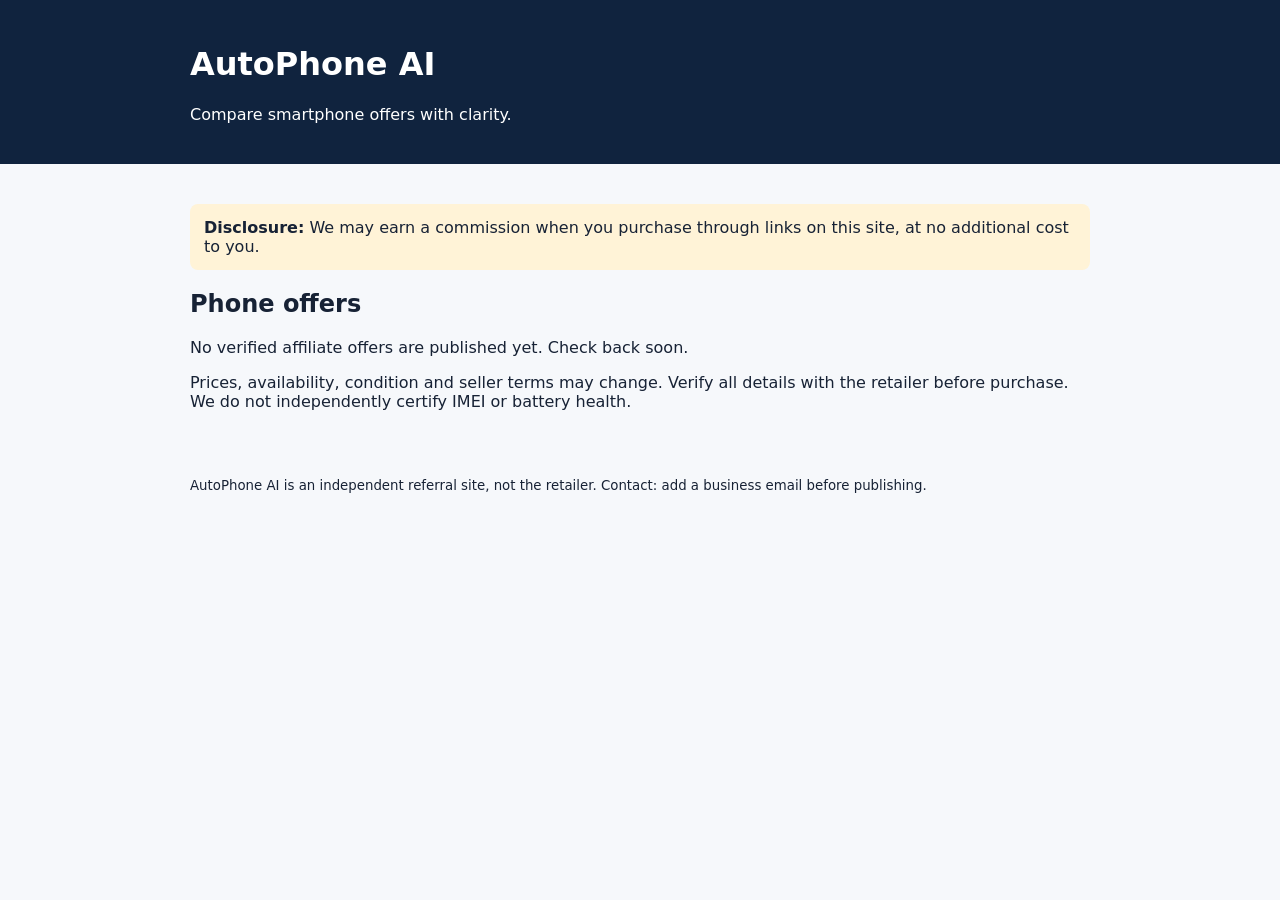
==== index.html @ 84c4feb4 "Add files via upload" ====
<!doctype html><html lang="en"><meta charset="utf-8"><meta name="viewport" content="width=device-width,initial-scale=1"><title>AutoPhone AI | Phone Deals</title><style>body{font:16px system-ui;margin:0;background:#f6f8fb;color:#172235}header,main,footer{max-width:900px;margin:auto;padding:24px}header{background:#10233e;color:white;max-width:none}header>div{max-width:900px;margin:auto}article{background:white;border:1px solid #dde4ee;padding:22px;border-radius:14px;margin:16px 0}a{color:#0868bd}.notice{background:#fff3d7;padding:14px;border-radius:8px}</style><header><div><h1>AutoPhone AI</h1><p>Compare smartphone offers with clarity.</p></div></header><main><p class="notice"><strong>Disclosure:</strong> We may earn a commission when you purchase through links on this site, at no additional cost to you.</p><h2>Phone offers</h2><p>No verified affiliate offers are published yet. Check back soon.</p><p>Prices, availability, condition and seller terms may change. Verify all details with the retailer before purchase. We do not independently certify IMEI or battery health.</p></main><footer><small>AutoPhone AI is an independent referral site, not the retailer. Contact: add a business email before publishing.</small></footer></html>
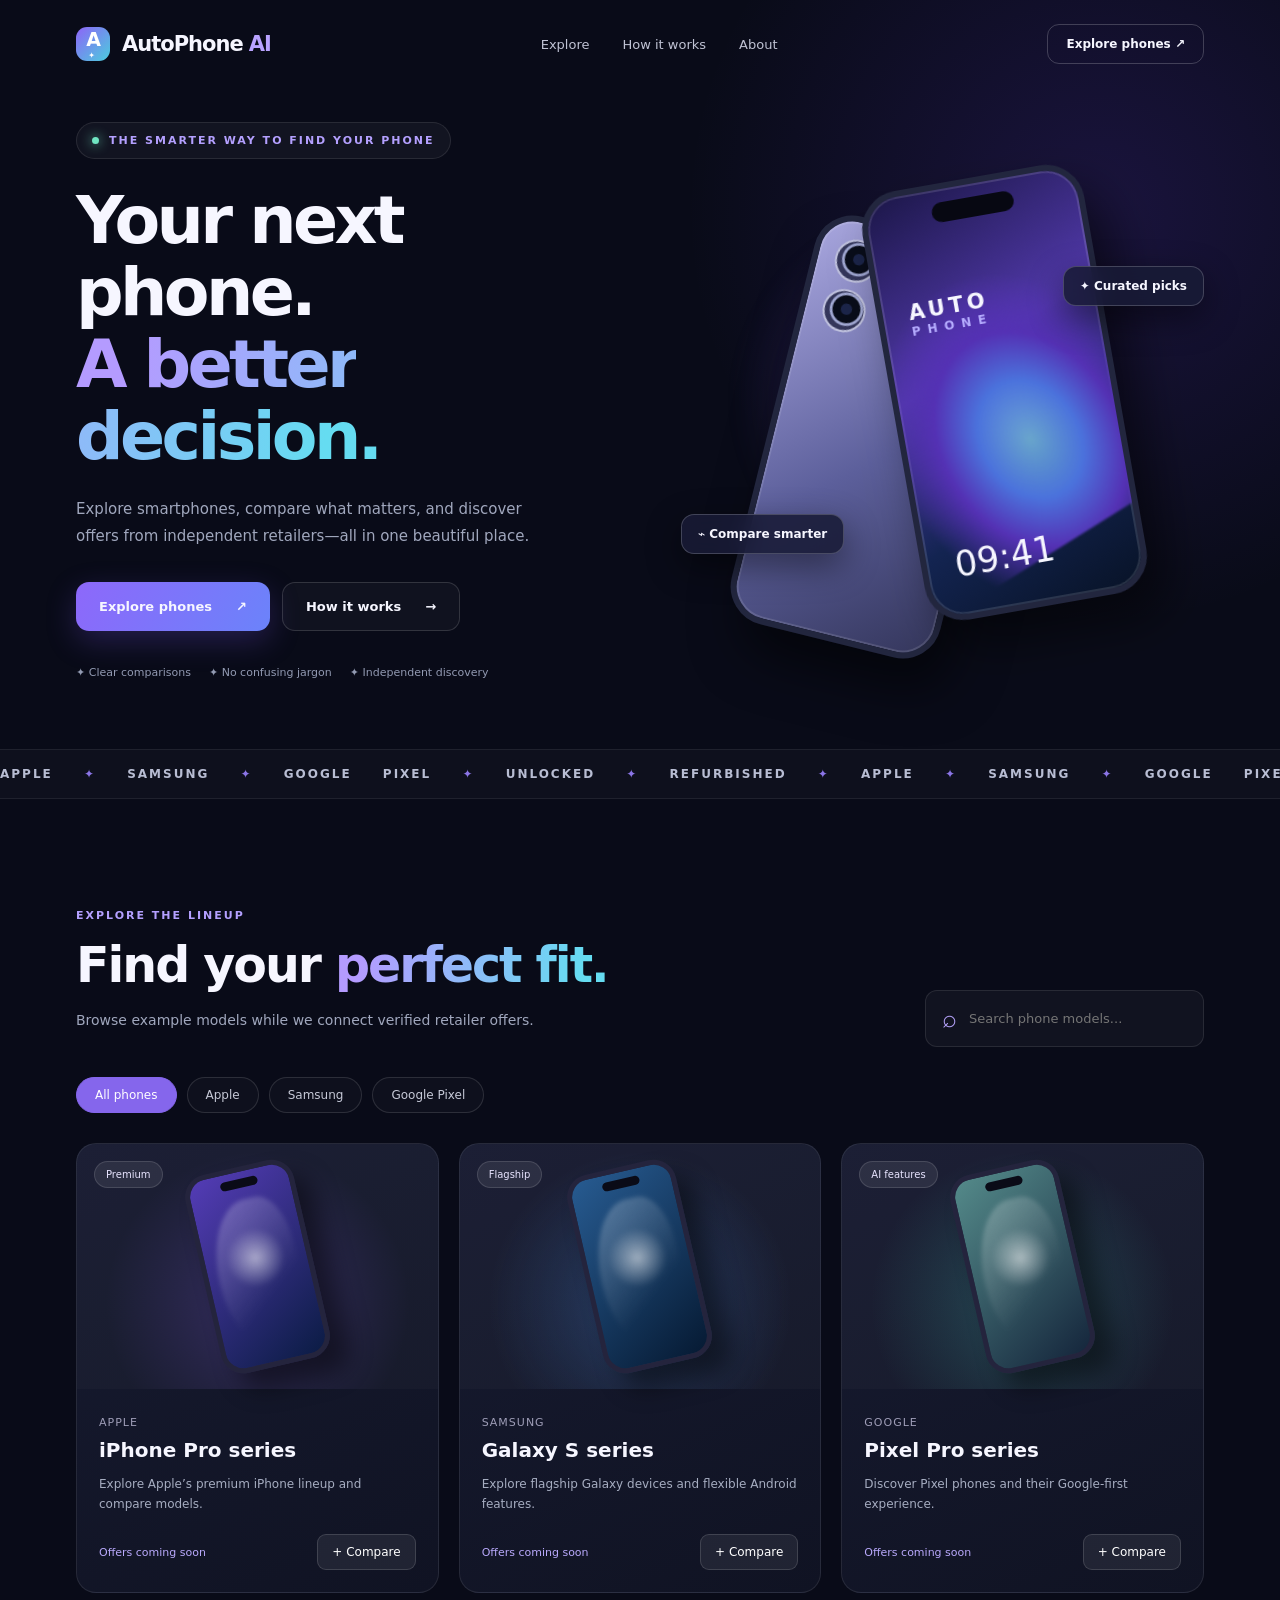
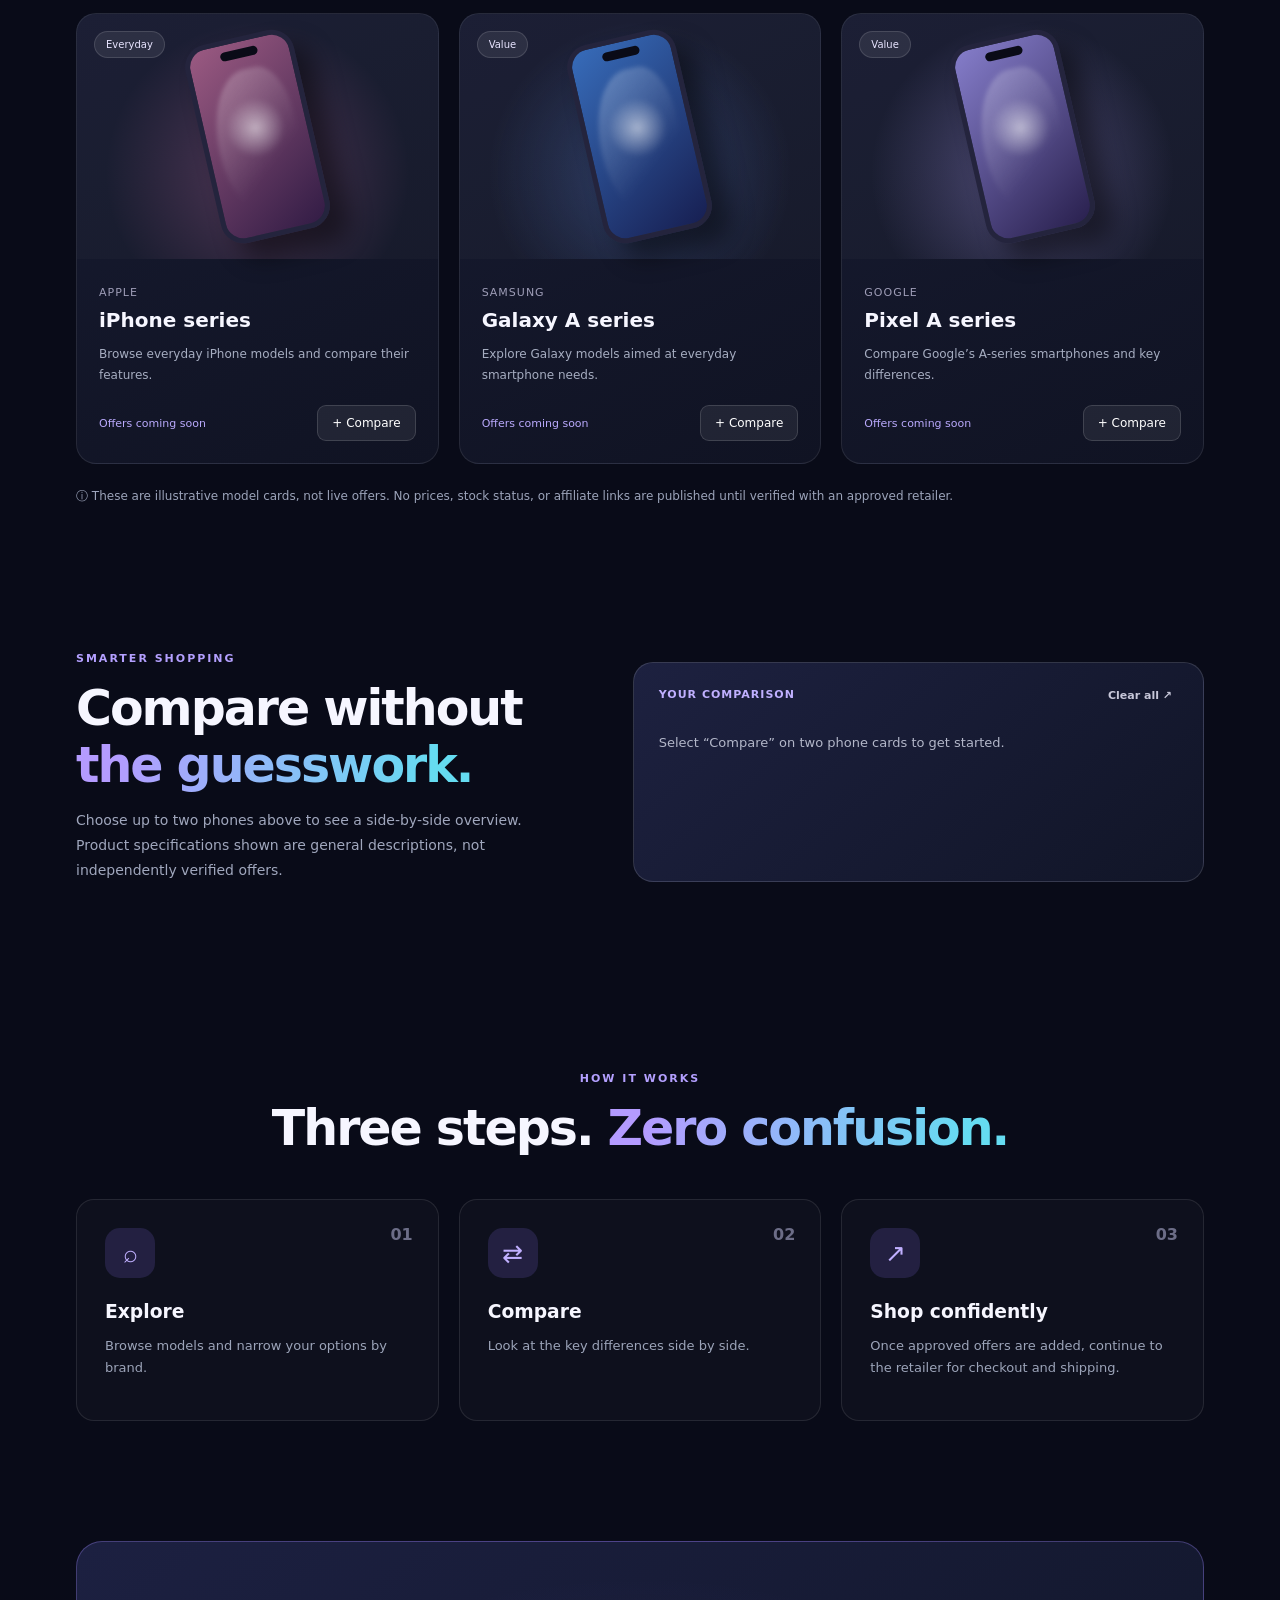
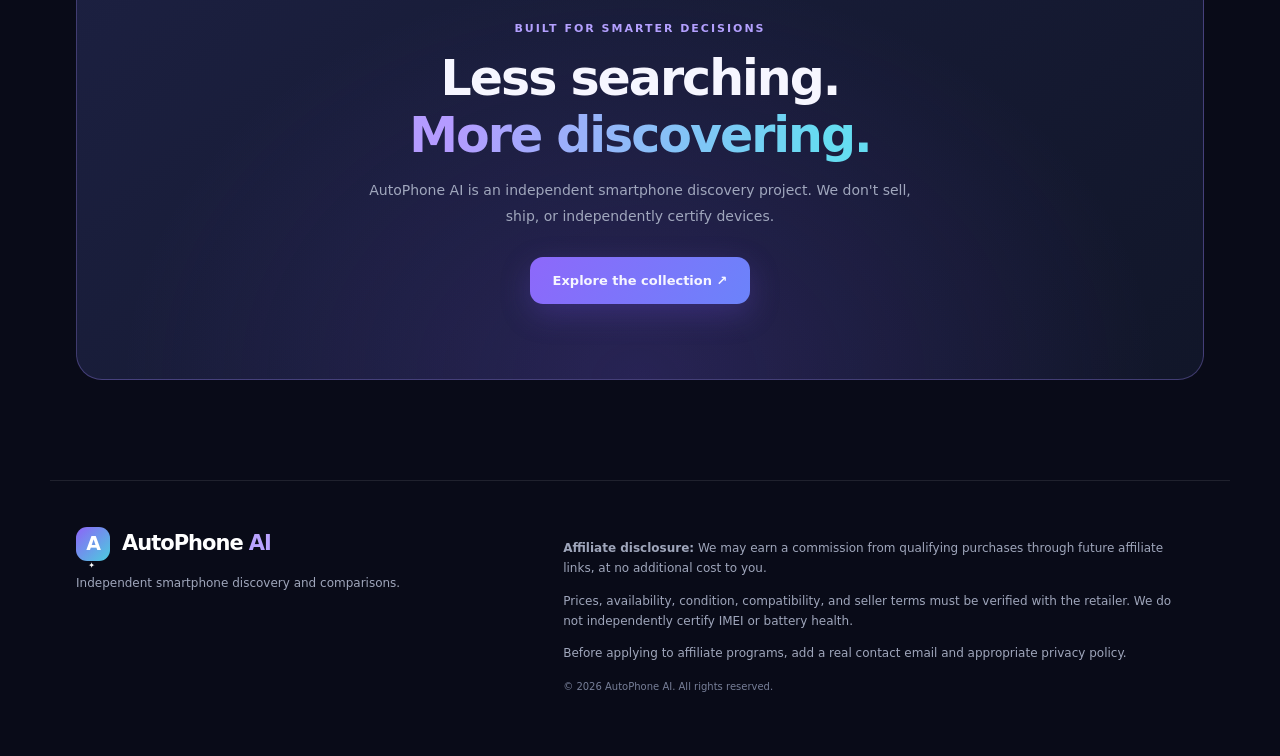
==== commit 4f96bb6a: "Add files via upload" ====
--- a/index.html
+++ b/index.html
@@ -1 +1 @@
-<!doctype html><html lang="en"><meta charset="utf-8"><meta name="viewport" content="width=device-width,initial-scale=1"><title>AutoPhone AI | Phone Deals</title><style>body{font:16px system-ui;margin:0;background:#f6f8fb;color:#172235}header,main,footer{max-width:900px;margin:auto;padding:24px}header{background:#10233e;color:white;max-width:none}header>div{max-width:900px;margin:auto}article{background:white;border:1px solid #dde4ee;padding:22px;border-radius:14px;margin:16px 0}a{color:#0868bd}.notice{background:#fff3d7;padding:14px;border-radius:8px}</style><header><div><h1>AutoPhone AI</h1><p>Compare smartphone offers with clarity.</p></div></header><main><p class="notice"><strong>Disclosure:</strong> We may earn a commission when you purchase through links on this site, at no additional cost to you.</p><h2>Phone offers</h2><p>No verified affiliate offers are published yet. Check back soon.</p><p>Prices, availability, condition and seller terms may change. Verify all details with the retailer before purchase. We do not independently certify IMEI or battery health.</p></main><footer><small>AutoPhone AI is an independent referral site, not the retailer. Contact: add a business email before publishing.</small></footer></html>+<!doctype html><html lang="en"><head><meta charset="utf-8"><meta name="viewport" content="width=device-width,initial-scale=1"><meta name="theme-color" content="#090b18"><meta name="description" content="AutoPhone AI — discover and compare smartphones with clarity."><title>AutoPhone AI — Find your next phone</title><link rel="stylesheet" href="style.css"></head><body><div class="ambient"></div><header class="nav wrap"><a class="brand" href="#home"><span class="brandmark">A<span>✦</span></span> AutoPhone<span class="accent">AI</span></a><nav><a href="#discover">Explore</a><a href="#how">How it works</a><a href="#about">About</a></nav><a class="navcta" href="#discover">Explore phones ↗</a></header><main id="home"><section class="hero wrap"><div class="hero-copy"><span class="eyebrow"><span class="pulse"></span> THE SMARTER WAY TO FIND YOUR PHONE</span><h1>Your next phone.<br><span class="gradient-text">A better decision.</span></h1><p>Explore smartphones, compare what matters, and discover offers from independent retailers—all in one beautiful place.</p><div class="hero-actions"><a class="btn primary" href="#discover">Explore phones <span>↗</span></a><a class="btn ghost" href="#how">How it works <span>→</span></a></div><div class="hero-points"><span>✦ Clear comparisons</span><span>✦ No confusing jargon</span><span>✦ Independent discovery</span></div></div><div class="hero-art" aria-label="Decorative smartphone illustrations"><div class="halo"></div><div class="phone phone-back"><div class="cameras"><i></i><i></i><i></i></div></div><div class="phone phone-front"><div class="island"></div><div class="screen-orb"></div><div class="screen-label">AUTO<span>PHONE</span></div><div class="screen-time">09:41</div></div><div class="float-chip chip-one">✦ Curated picks</div><div class="float-chip chip-two">⌁ Compare smarter</div></div></section><section class="ticker" aria-label="Supported comparison categories"><div class="ticker-track">APPLE <b>✦</b> SAMSUNG <b>✦</b> GOOGLE PIXEL <b>✦</b> UNLOCKED <b>✦</b> REFURBISHED <b>✦</b> APPLE <b>✦</b> SAMSUNG <b>✦</b> GOOGLE PIXEL <b>✦</b> UNLOCKED <b>✦</b> REFURBISHED <b>✦</b></div></section><section class="discover wrap" id="discover"><div class="section-top"><div><span class="kicker">EXPLORE THE LINEUP</span><h2>Find your <span class="gradient-text">perfect fit.</span></h2><p>Browse example models while we connect verified retailer offers.</p></div><div class="search"><span>⌕</span><input id="search" aria-label="Search phone models" placeholder="Search phone models..."></div></div><div class="filters" role="group" aria-label="Filter brands"><button class="filter active" data-brand="All">All phones</button><button class="filter" data-brand="Apple">Apple</button><button class="filter" data-brand="Samsung">Samsung</button><button class="filter" data-brand="Google">Google Pixel</button></div><div id="cards" class="cards" aria-live="polite"></div><div class="note">ⓘ These are illustrative model cards, not live offers. No prices, stock status, or affiliate links are published until verified with an approved retailer.</div></section><section class="compare wrap" id="compare"><div><span class="kicker">SMARTER SHOPPING</span><h2>Compare without<br><span class="gradient-text">the guesswork.</span></h2><p>Choose up to two phones above to see a side-by-side overview. Product specifications shown are general descriptions, not independently verified offers.</p></div><div class="compare-panel"><div class="compare-head"><span>YOUR COMPARISON</span><button id="clearCompare">Clear all ↗</button></div><div id="comparison" class="compare-content">Select “Compare” on two phone cards to get started.</div></div></section><section class="how wrap" id="how"><div class="center"><span class="kicker">HOW IT WORKS</span><h2>Three steps. <span class="gradient-text">Zero confusion.</span></h2></div><div class="steps"><article><span>01</span><div class="stepicon">⌕</div><h3>Explore</h3><p>Browse models and narrow your options by brand.</p></article><article><span>02</span><div class="stepicon">⇄</div><h3>Compare</h3><p>Look at the key differences side by side.</p></article><article><span>03</span><div class="stepicon">↗</div><h3>Shop confidently</h3><p>Once approved offers are added, continue to the retailer for checkout and shipping.</p></article></div></section><section class="cta wrap" id="about"><div class="cta-inner"><span class="kicker">BUILT FOR SMARTER DECISIONS</span><h2>Less searching.<br><span class="gradient-text">More discovering.</span></h2><p>AutoPhone AI is an independent smartphone discovery project. We don't sell, ship, or independently certify devices.</p><a class="btn primary" href="#discover">Explore the collection ↗</a></div></section></main><footer class="wrap"><div><a class="brand" href="#home"><span class="brandmark">A<span>✦</span></span> AutoPhone<span class="accent">AI</span></a><p>Independent smartphone discovery and comparisons.</p></div><div class="footer-right"><p><strong>Affiliate disclosure:</strong> We may earn a commission from qualifying purchases through future affiliate links, at no additional cost to you.</p><p>Prices, availability, condition, compatibility, and seller terms must be verified with the retailer. We do not independently certify IMEI or battery health.</p><p>Before applying to affiliate programs, add a real contact email and appropriate privacy policy.</p><small>© <span id="year"></span> AutoPhone AI. All rights reserved.</small></div></footer><script src="script.js" defer></script></body></html>
--- a/style.css
+++ b/style.css
@@ -0,0 +1 @@
+:root{color-scheme:dark;--bg:#090b18;--panel:#121629;--border:#ffffff19;--muted:#a0a7bd;--purple:#9d76ff;--cyan:#61e0ed}*{box-sizing:border-box}html{scroll-behavior:smooth}body{margin:0;background:var(--bg);color:#f6f6ff;font-family:Inter,ui-sans-serif,system-ui,-apple-system,Segoe UI,sans-serif;overflow-x:hidden}a{color:inherit;text-decoration:none}button,input{font:inherit}.wrap{max-width:1180px;padding:0 26px;margin:auto}.ambient{position:absolute;z-index:-1;top:-240px;right:-270px;width:900px;height:900px;background:radial-gradient(circle,#6c3df42b,transparent 65%);pointer-events:none}.nav{height:88px;display:flex;align-items:center;justify-content:space-between;gap:20px}.brand{font-weight:800;font-size:21px;letter-spacing:-1px;display:inline-flex;align-items:center;gap:6px}.brandmark{display:inline-grid;place-items:center;background:linear-gradient(135deg,#8d64f8,#4bcddd);height:34px;width:34px;border-radius:11px;color:white;font-size:19px;margin-right:6px}.brandmark span{font-size:8px;margin-left:-4px}.accent{color:#b9a3ff}.nav nav{display:flex;gap:33px;font-size:13px;color:#c0c3d4}.nav nav a:hover{color:white}.navcta{padding:12px 18px;border:1px solid #ffffff33;border-radius:12px;font-size:12px;font-weight:700}.hero{min-height:595px;display:grid;grid-template-columns:1fr 1fr;align-items:center;gap:15px;padding-top:34px;padding-bottom:70px}.eyebrow,.kicker{font-size:11px;letter-spacing:2px;font-weight:800;color:#b4a0ff}.eyebrow{display:inline-flex;align-items:center;gap:10px;background:#ffffff0a;border:1px solid #ffffff18;border-radius:40px;padding:11px 15px}.pulse{height:7px;width:7px;border-radius:50%;background:#70e5c2;box-shadow:0 0 12px #70e5c2}.hero h1{font-size:clamp(44px,5.2vw,73px);line-height:1.08;letter-spacing:-3.6px;margin:26px 0 23px}.gradient-text{background:linear-gradient(100deg,#b49bff 10%,#65dcf1 90%);color:transparent;background-clip:text}.hero-copy>p{max-width:470px;line-height:1.8;color:var(--muted);font-size:15px}.hero-actions{display:flex;gap:12px;margin-top:32px}.btn{display:inline-flex;align-items:center;gap:24px;padding:16px 23px;border-radius:13px;font-size:13px;font-weight:800;transition:transform .2s,box-shadow .2s}.btn:hover{transform:translateY(-3px)}.primary{background:linear-gradient(120deg,#8d68fa,#6b83fa);box-shadow:0 10px 30px #7855ed40}.ghost{border:1px solid #ffffff24;background:#ffffff08}.hero-points{display:flex;gap:18px;flex-wrap:wrap;margin-top:35px;font-size:11px;color:#929ab2}.hero-art{height:480px;position:relative;display:grid;place-items:center;perspective:1000px}.halo{position:absolute;width:390px;height:390px;border-radius:50%;background:radial-gradient(circle,#7c59e86b,#5138a219 55%,transparent 70%);filter:blur(7px);animation:breathe 5s ease-in-out infinite}.phone{position:absolute;border-radius:39px;border:6px solid #22263e;box-shadow:18px 28px 50px #0008,inset 0 0 0 2px #ffffff20;transform-style:preserve-3d}.phone-front{width:225px;height:435px;left:44%;top:3%;transform:rotate(-10deg);background:linear-gradient(155deg,#1c1749,#5139aa 40%,#132451 70%,#081327);overflow:hidden;animation:floatFront 6s ease-in-out infinite}.phone-back{width:215px;height:420px;left:22%;top:14%;transform:rotate(14deg);background:linear-gradient(140deg,#a9a7df,#5c5f9b 55%,#34365b);animation:floatBack 6s ease-in-out infinite}.cameras{display:grid;grid-template-columns:repeat(2,44px);gap:8px;padding:17px}.cameras i{width:43px;height:43px;border-radius:50%;background:radial-gradient(circle at 55% 45%,#1b2449 0 17%,#080c19 20% 44%,#a2a9d4 48% 53%,#34365b 57%);border:2px solid #c1c3df}.island{position:absolute;width:83px;height:20px;top:13px;left:calc(50% - 41px);background:#070812;border-radius:20px;z-index:2}.screen-orb{position:absolute;inset:65px -50px 50px;background:radial-gradient(ellipse at 50% 65%,#8ae2fcaa 0%,#4b72dc 22%,#5431b4 40%,transparent 62%);filter:blur(1px);transform:rotate(-22deg)}.screen-label{position:absolute;top:105px;left:26px;font-size:21px;letter-spacing:4px;font-weight:900}.screen-label span{display:block;color:#b6adff;font-size:12px;letter-spacing:7px}.screen-time{position:absolute;bottom:30px;left:28px;font-size:35px;font-weight:200}.float-chip{position:absolute;background:#181b36df;border:1px solid #ffffff30;border-radius:13px;padding:12px 16px;box-shadow:0 12px 35px #0007;font-size:12px;font-weight:700;backdrop-filter:blur(12px);animation:breathe 4s infinite}.chip-one{right:0;top:22%}.chip-two{left:6%;bottom:18%;animation-delay:1s}.ticker{overflow:hidden;border-block:1px solid #ffffff12;background:#ffffff05;padding:17px 0}.ticker-track{white-space:nowrap;width:max-content;animation:marquee 28s linear infinite;color:#b8bdd3;font-size:12px;font-weight:900;letter-spacing:2px;word-spacing:25px}.ticker b{color:#8b75e7}.discover{padding-top:105px;padding-bottom:90px}.section-top{display:flex;align-items:end;justify-content:space-between;gap:20px}.section-top h2,.compare h2,.how h2,.cta h2{font-size:clamp(32px,4vw,49px);letter-spacing:-2px;margin:14px 0}.section-top p,.compare p,.cta p{color:var(--muted);font-size:14px;line-height:1.8}.search{display:flex;align-items:center;gap:10px;padding:13px 16px;border:1px solid var(--border);border-radius:12px;background:#ffffff09}.search span{font-size:25px;color:#b5a2fa}.search input{background:transparent;color:white;border:0;outline:0;min-width:220px;font-size:13px}.filters{display:flex;flex-wrap:wrap;gap:10px;margin:30px 0}.filter{border:1px solid #ffffff20;color:#c6c9d7;background:#ffffff06;border-radius:30px;padding:10px 18px;cursor:pointer;font-size:12px}.filter.active,.filter:hover{background:#8566ec;color:white;border-color:#8566ec}.cards{display:grid;grid-template-columns:repeat(3,1fr);gap:20px}.product{border:1px solid #ffffff17;border-radius:20px;background:linear-gradient(155deg,#171b31,#101323);overflow:hidden;transition:transform .25s,border-color .25s}.product:hover{transform:translateY(-7px);border-color:#9b80fa77}.product-visual{height:245px;position:relative;display:grid;place-items:center;background:radial-gradient(circle at 50% 65%,var(--glow),transparent 63%),#ffffff05}.tag{position:absolute;top:17px;left:17px;font-size:10px;padding:7px 11px;background:#ffffff14;border:1px solid #ffffff20;border-radius:20px;color:#e8e4ff}.mini-phone{width:111px;height:203px;border-radius:23px;border:5px solid #24243d;background:linear-gradient(145deg,var(--p1),var(--p2));box-shadow:15px 19px 25px #0007;transform:rotate(-13deg);position:relative;transition:transform .35s}.product:hover .mini-phone{transform:rotate(-6deg) translateY(-8px)}.mini-phone:before{content:"";position:absolute;left:32px;top:7px;width:38px;height:9px;background:#0a0b17;border-radius:15px}.mini-phone:after{content:"";position:absolute;inset:28px 10px 16px;border-radius:60% 40% 45% 55%;background:radial-gradient(circle at 50% 40%,#ffffff88,transparent 30%),linear-gradient(140deg,#ffffff44,transparent 65%);filter:blur(2px)}.product-body{padding:22px}.product-body .brandline{color:#9e9db7;font-size:11px;letter-spacing:1px;text-transform:uppercase}.product h3{font-size:20px;margin:8px 0}.product p{color:#a6adc1;font-size:12px;line-height:1.7;min-height:40px}.product-foot{display:flex;align-items:center;justify-content:space-between;gap:12px;margin-top:20px}.status{color:#b9a9fc;font-size:11px}.compare-btn{cursor:pointer;color:white;background:#ffffff12;border:1px solid #ffffff24;border-radius:9px;padding:10px 14px;font-size:12px}.compare-btn.selected{background:#7960e0}.note{margin-top:22px;color:#9ca4ba;font-size:12px;line-height:1.7}.compare{padding:50px 26px 105px;display:grid;grid-template-columns:1fr 1.15fr;gap:60px;align-items:center}.compare-panel{border:1px solid #ffffff22;border-radius:20px;background:linear-gradient(140deg,#1d2140,#111527);min-height:220px;padding:25px}.compare-head{display:flex;justify-content:space-between;gap:10px;font-size:11px;color:#c0b0ff;font-weight:800;letter-spacing:1px}.compare-head button{background:none;border:0;color:#c7c7d9;cursor:pointer}.compare-content{margin-top:28px;color:#b3b7c9;font-size:13px;line-height:1.8}.compare-grid{display:grid;grid-template-columns:1fr 1fr;gap:12px}.compare-item{border:1px solid #ffffff19;background:#ffffff09;border-radius:13px;padding:16px}.compare-item strong{display:block;color:white;font-size:16px}.compare-item span{display:block;margin-top:9px}.how{padding:65px 26px 120px}.center{text-align:center}.steps{display:grid;grid-template-columns:repeat(3,1fr);gap:20px;margin-top:42px}.steps article{padding:28px;border:1px solid var(--border);border-radius:18px;background:#ffffff06;position:relative}.steps article>span{position:absolute;right:25px;top:25px;color:#6c6d87;font-weight:800}.stepicon{display:grid;place-items:center;width:50px;height:50px;border-radius:15px;background:#9275ff29;color:#c1b0ff;font-size:25px}.steps h3{margin:23px 0 10px}.steps p{color:#9ca4b9;font-size:13px;line-height:1.7}.cta{padding-bottom:100px}.cta-inner{border:1px solid #9c83f555;border-radius:26px;text-align:center;padding:75px 24px;background:radial-gradient(ellipse at 50% 100%,#6644c83b,transparent 65%),linear-gradient(140deg,#1c2041,#111629)}.cta-inner p{max-width:560px;margin:10px auto 28px}.cta-inner .btn{margin:auto}footer{border-top:1px solid #ffffff18;padding-top:45px!important;padding-bottom:60px!important;display:grid;grid-template-columns:1fr 1.5fr;gap:60px;color:#9fa6bb;font-size:12px;line-height:1.7}footer .brand{color:white}footer .footer-right{max-width:630px}footer small{color:#777f98}button:focus-visible,a:focus-visible,input:focus-visible{outline:2px solid #77dcea;outline-offset:3px}@keyframes floatFront{0%,100%{transform:rotate(-10deg) translateY(0)}50%{transform:rotate(-8deg) translateY(-15px)}}@keyframes floatBack{0%,100%{transform:rotate(14deg) translateY(0)}50%{transform:rotate(17deg) translateY(10px)}}@keyframes breathe{0%,100%{opacity:.8;transform:scale(1)}50%{opacity:1;transform:scale(1.07)}}@keyframes marquee{to{transform:translateX(-50%)}}@media(max-width:850px){.nav nav{display:none}.hero{grid-template-columns:1fr;padding-top:55px}.hero-art{height:440px;max-width:480px;width:100%;margin:auto}.cards{grid-template-columns:repeat(2,1fr)}.compare{grid-template-columns:1fr;gap:25px}.steps{grid-template-columns:1fr}.section-top{align-items:start;flex-direction:column}}@media(max-width:560px){.wrap{padding-left:18px;padding-right:18px}.nav{height:72px}.brand{font-size:18px}.navcta{font-size:10px;padding:10px}.hero h1{letter-spacing:-2px}.hero-art{height:355px;transform:scale(.8);transform-origin:top center;margin-bottom:-65px}.hero-points{gap:10px}.cards{grid-template-columns:1fr}.search{width:100%}.search input{min-width:0;width:100%}.compare-grid{grid-template-columns:1fr}footer{grid-template-columns:1fr;gap:15px}.hero-actions{flex-wrap:wrap}}@media(prefers-reduced-motion:reduce){*,*:before,*:after{animation:none!important;scroll-behavior:auto!important;transition:none!important}}
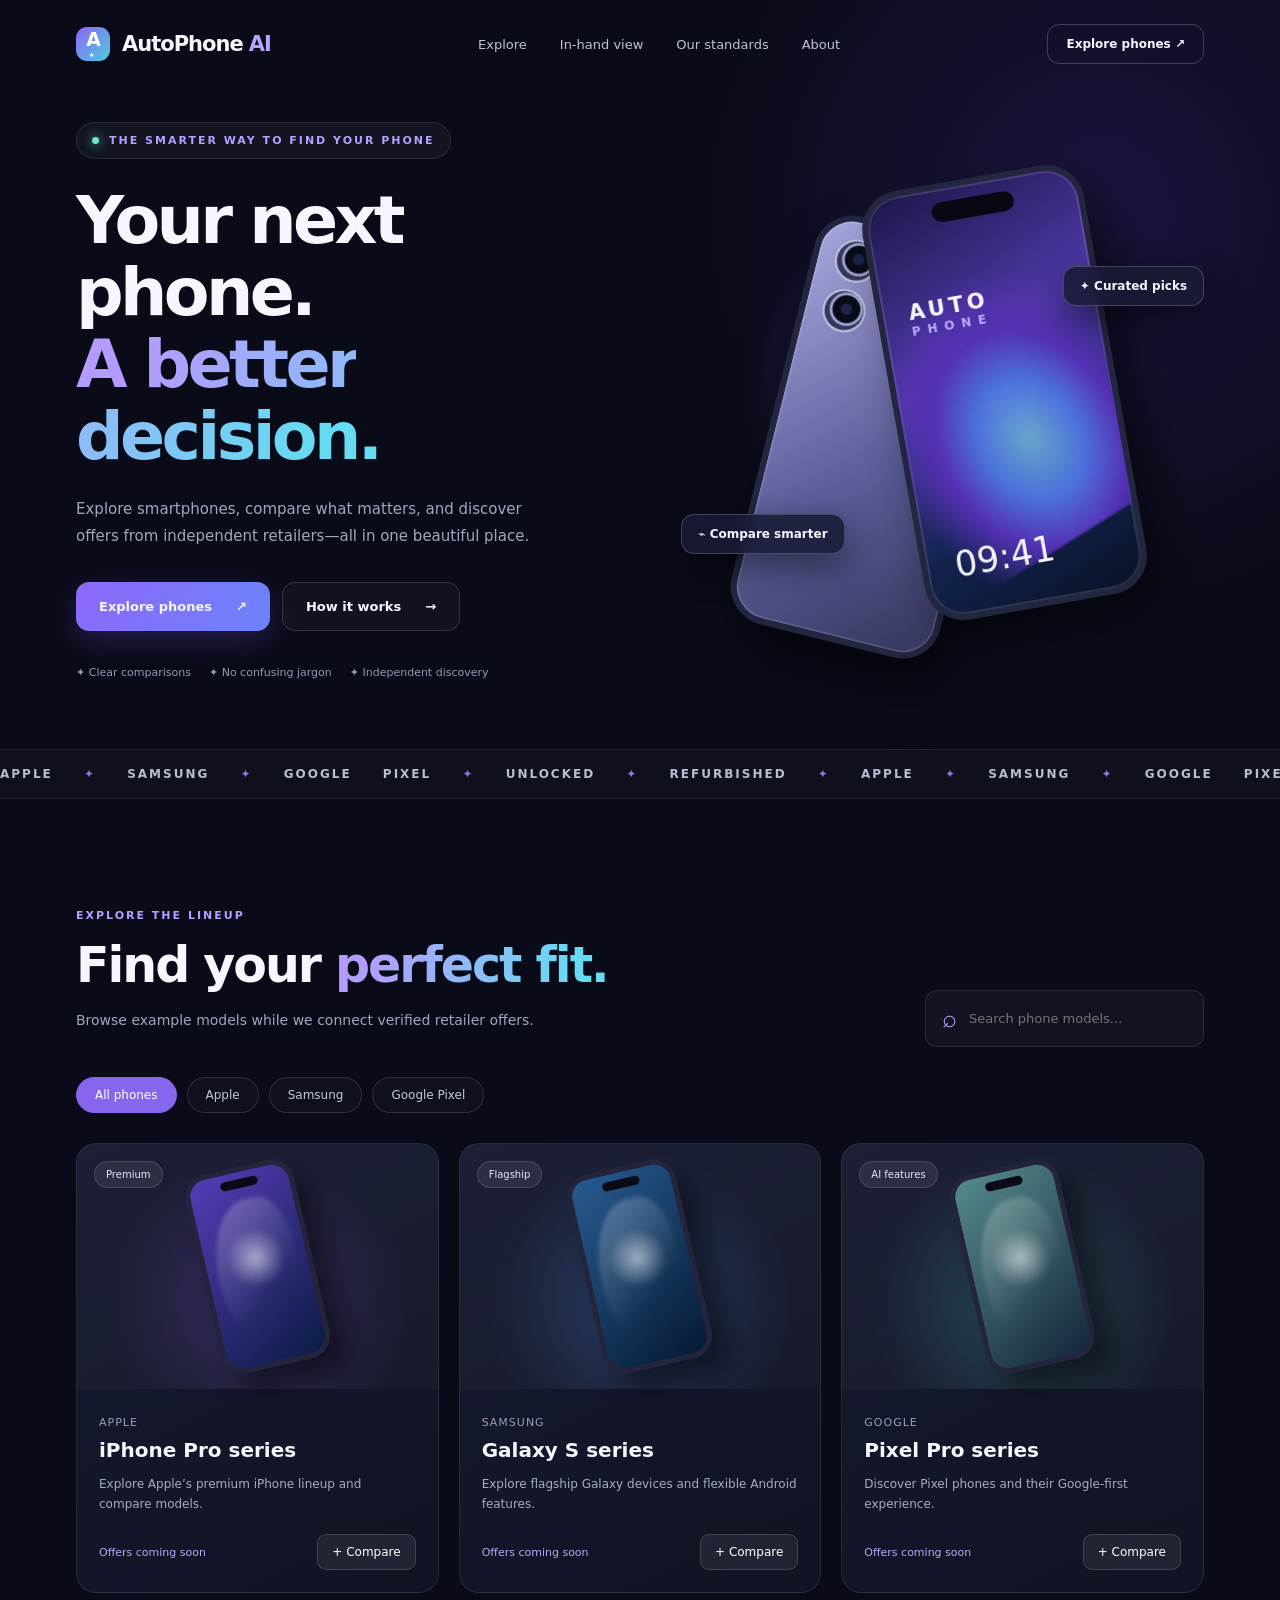
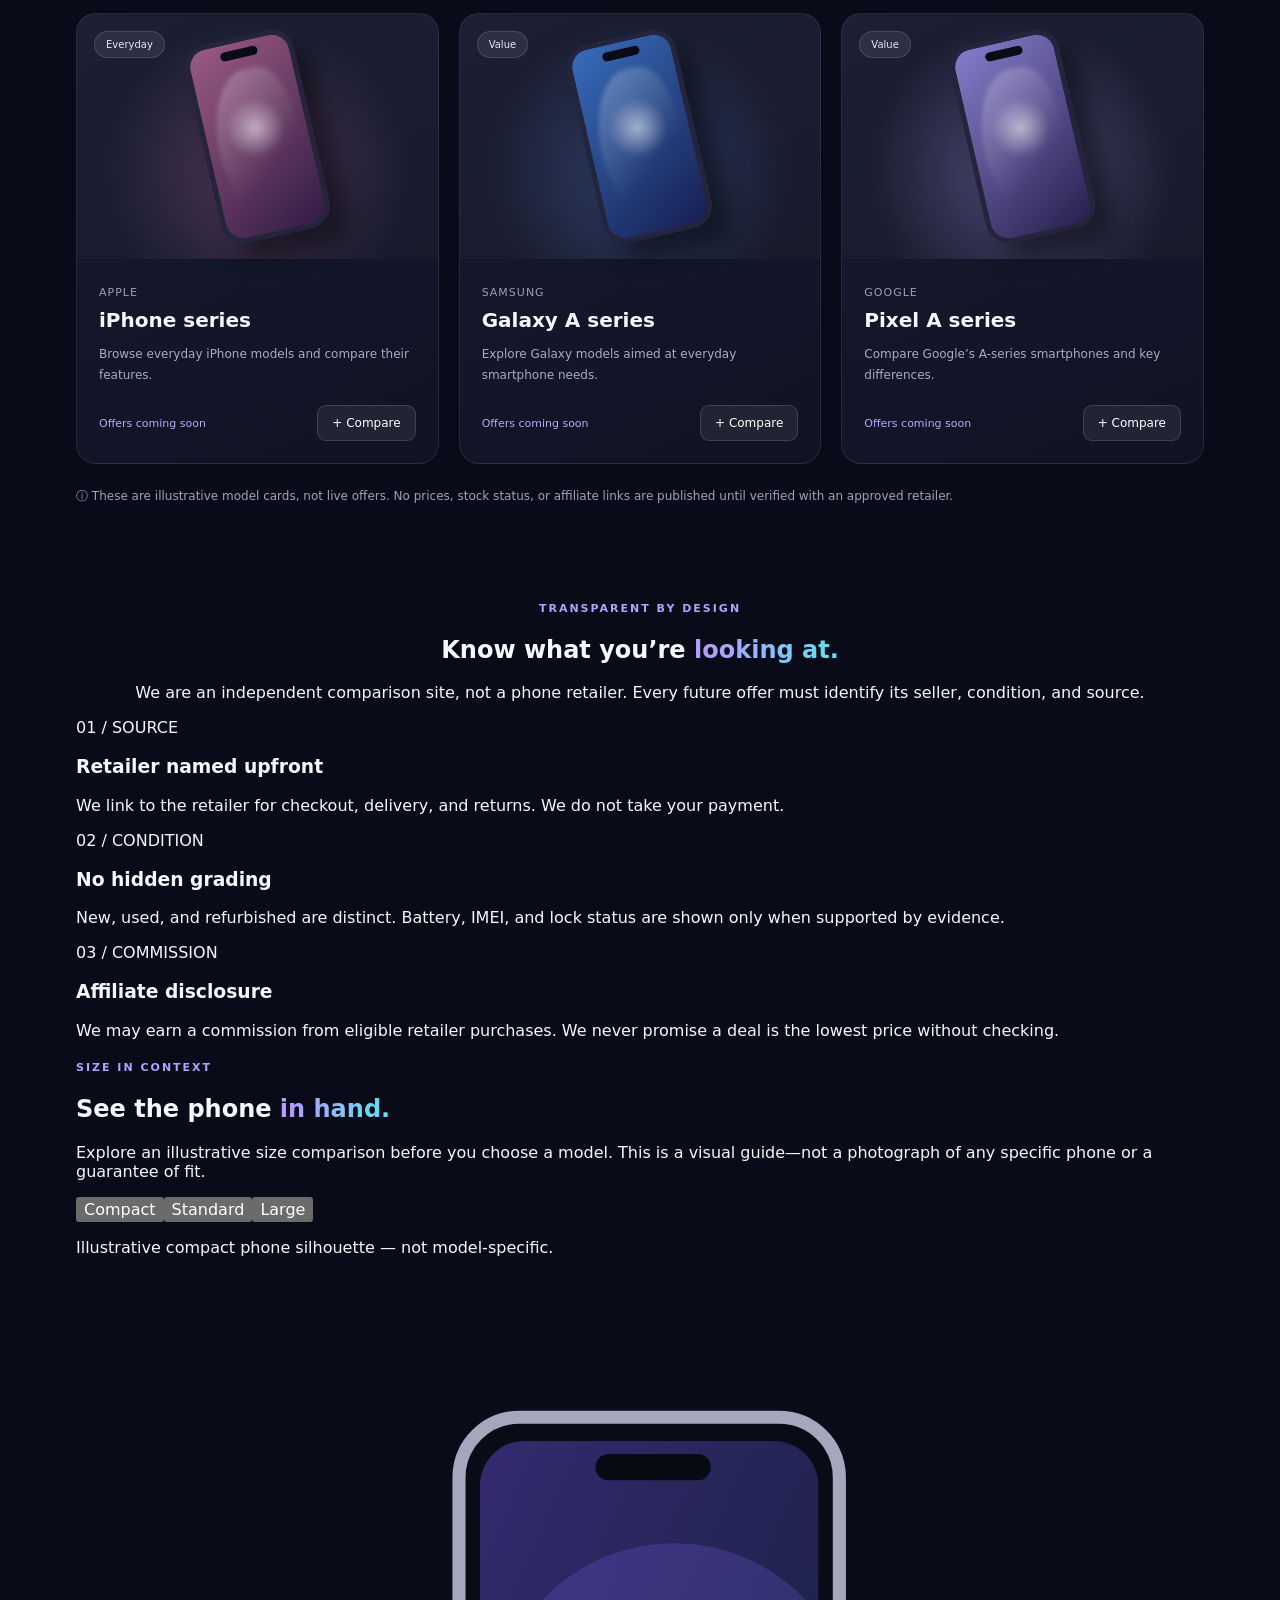
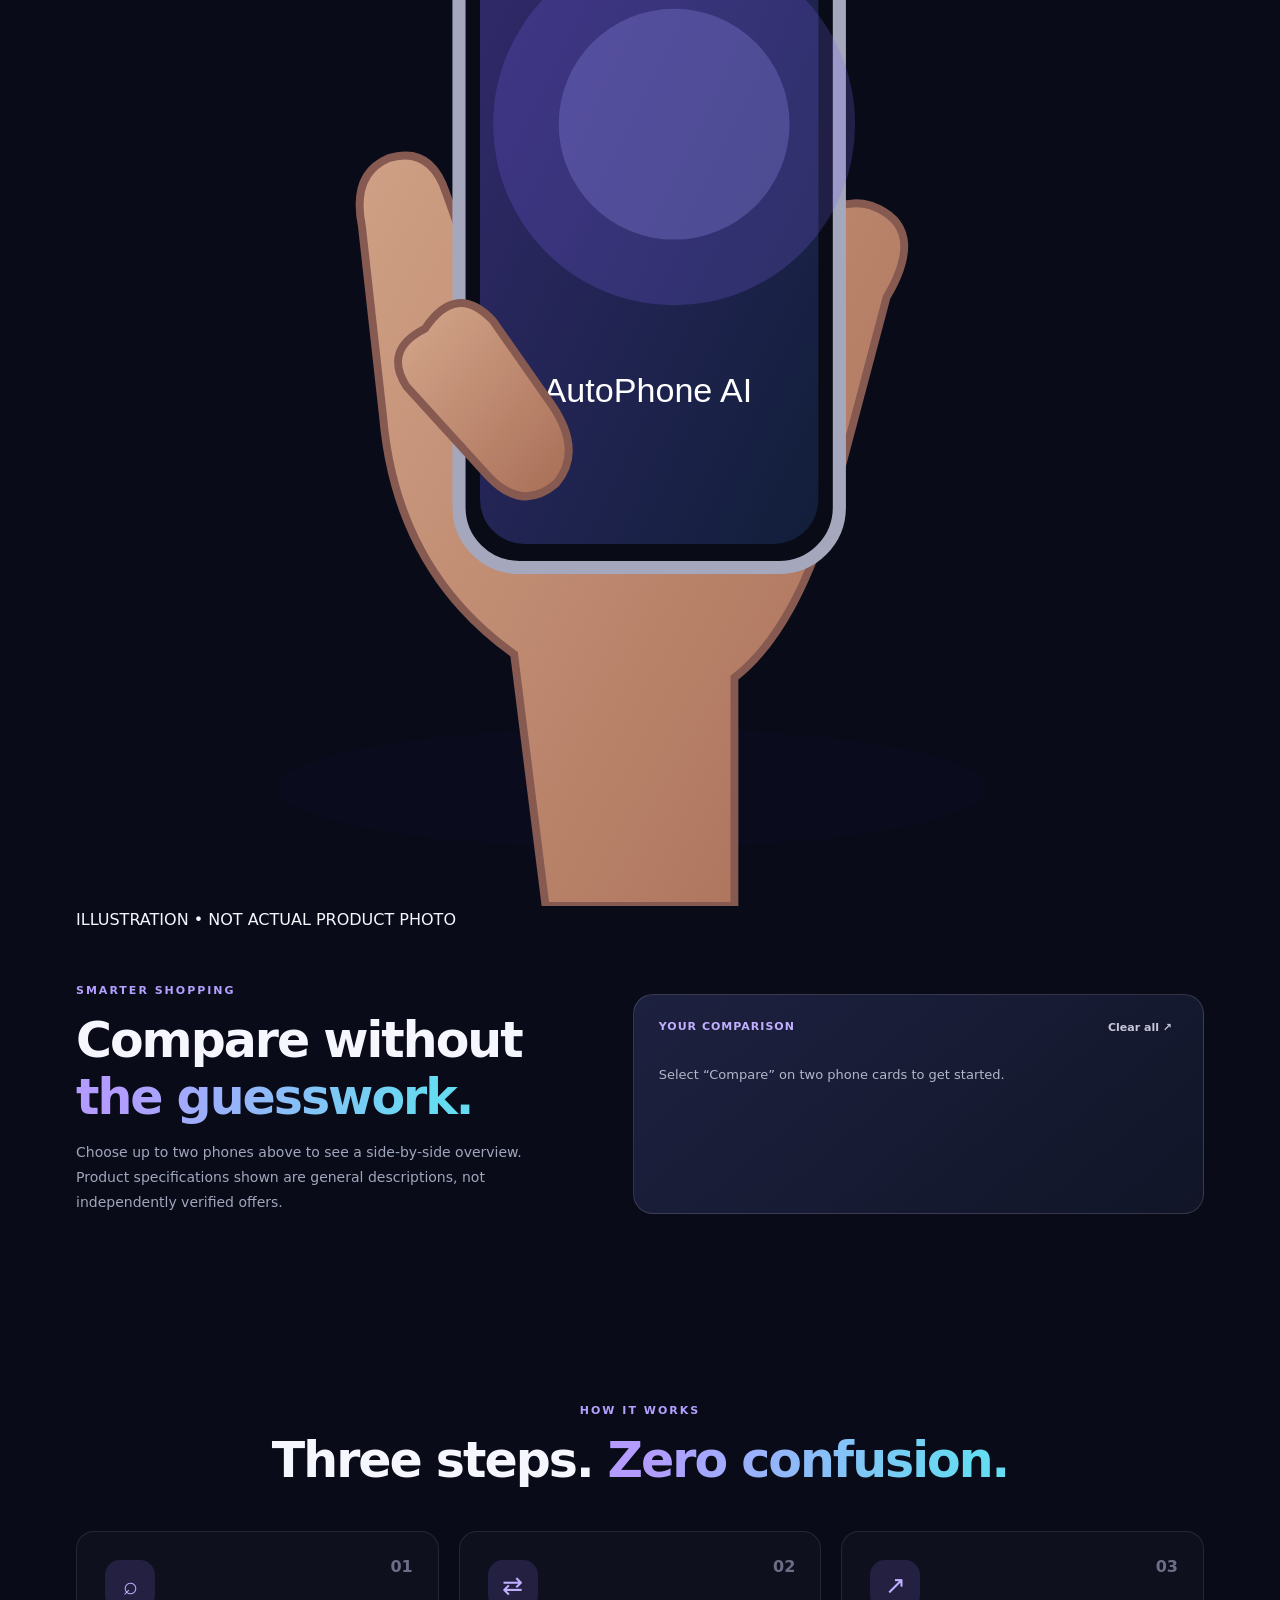
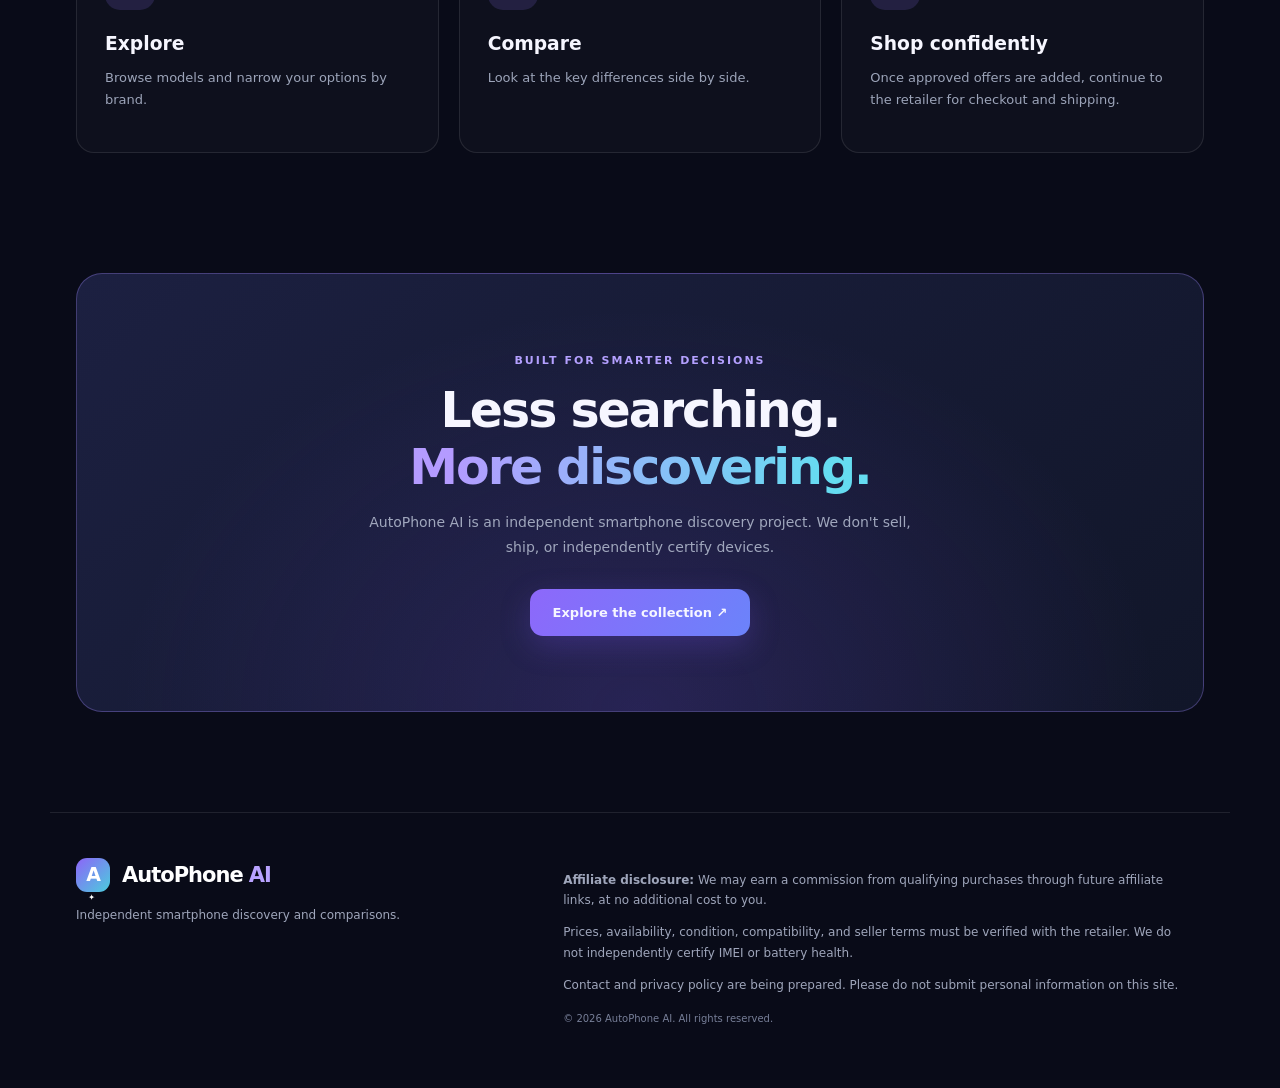
==== commit 03d5f514: "AutoPhone AI V3: improve index.html trust and in-hand preview" ====
--- a/index.html
+++ b/index.html
@@ -1 +1 @@
-<!doctype html><html lang="en"><head><meta charset="utf-8"><meta name="viewport" content="width=device-width,initial-scale=1"><meta name="theme-color" content="#090b18"><meta name="description" content="AutoPhone AI — discover and compare smartphones with clarity."><title>AutoPhone AI — Find your next phone</title><link rel="stylesheet" href="style.css"></head><body><div class="ambient"></div><header class="nav wrap"><a class="brand" href="#home"><span class="brandmark">A<span>✦</span></span> AutoPhone<span class="accent">AI</span></a><nav><a href="#discover">Explore</a><a href="#how">How it works</a><a href="#about">About</a></nav><a class="navcta" href="#discover">Explore phones ↗</a></header><main id="home"><section class="hero wrap"><div class="hero-copy"><span class="eyebrow"><span class="pulse"></span> THE SMARTER WAY TO FIND YOUR PHONE</span><h1>Your next phone.<br><span class="gradient-text">A better decision.</span></h1><p>Explore smartphones, compare what matters, and discover offers from independent retailers—all in one beautiful place.</p><div class="hero-actions"><a class="btn primary" href="#discover">Explore phones <span>↗</span></a><a class="btn ghost" href="#how">How it works <span>→</span></a></div><div class="hero-points"><span>✦ Clear comparisons</span><span>✦ No confusing jargon</span><span>✦ Independent discovery</span></div></div><div class="hero-art" aria-label="Decorative smartphone illustrations"><div class="halo"></div><div class="phone phone-back"><div class="cameras"><i></i><i></i><i></i></div></div><div class="phone phone-front"><div class="island"></div><div class="screen-orb"></div><div class="screen-label">AUTO<span>PHONE</span></div><div class="screen-time">09:41</div></div><div class="float-chip chip-one">✦ Curated picks</div><div class="float-chip chip-two">⌁ Compare smarter</div></div></section><section class="ticker" aria-label="Supported comparison categories"><div class="ticker-track">APPLE <b>✦</b> SAMSUNG <b>✦</b> GOOGLE PIXEL <b>✦</b> UNLOCKED <b>✦</b> REFURBISHED <b>✦</b> APPLE <b>✦</b> SAMSUNG <b>✦</b> GOOGLE PIXEL <b>✦</b> UNLOCKED <b>✦</b> REFURBISHED <b>✦</b></div></section><section class="discover wrap" id="discover"><div class="section-top"><div><span class="kicker">EXPLORE THE LINEUP</span><h2>Find your <span class="gradient-text">perfect fit.</span></h2><p>Browse example models while we connect verified retailer offers.</p></div><div class="search"><span>⌕</span><input id="search" aria-label="Search phone models" placeholder="Search phone models..."></div></div><div class="filters" role="group" aria-label="Filter brands"><button class="filter active" data-brand="All">All phones</button><button class="filter" data-brand="Apple">Apple</button><button class="filter" data-brand="Samsung">Samsung</button><button class="filter" data-brand="Google">Google Pixel</button></div><div id="cards" class="cards" aria-live="polite"></div><div class="note">ⓘ These are illustrative model cards, not live offers. No prices, stock status, or affiliate links are published until verified with an approved retailer.</div></section><section class="compare wrap" id="compare"><div><span class="kicker">SMARTER SHOPPING</span><h2>Compare without<br><span class="gradient-text">the guesswork.</span></h2><p>Choose up to two phones above to see a side-by-side overview. Product specifications shown are general descriptions, not independently verified offers.</p></div><div class="compare-panel"><div class="compare-head"><span>YOUR COMPARISON</span><button id="clearCompare">Clear all ↗</button></div><div id="comparison" class="compare-content">Select “Compare” on two phone cards to get started.</div></div></section><section class="how wrap" id="how"><div class="center"><span class="kicker">HOW IT WORKS</span><h2>Three steps. <span class="gradient-text">Zero confusion.</span></h2></div><div class="steps"><article><span>01</span><div class="stepicon">⌕</div><h3>Explore</h3><p>Browse models and narrow your options by brand.</p></article><article><span>02</span><div class="stepicon">⇄</div><h3>Compare</h3><p>Look at the key differences side by side.</p></article><article><span>03</span><div class="stepicon">↗</div><h3>Shop confidently</h3><p>Once approved offers are added, continue to the retailer for checkout and shipping.</p></article></div></section><section class="cta wrap" id="about"><div class="cta-inner"><span class="kicker">BUILT FOR SMARTER DECISIONS</span><h2>Less searching.<br><span class="gradient-text">More discovering.</span></h2><p>AutoPhone AI is an independent smartphone discovery project. We don't sell, ship, or independently certify devices.</p><a class="btn primary" href="#discover">Explore the collection ↗</a></div></section></main><footer class="wrap"><div><a class="brand" href="#home"><span class="brandmark">A<span>✦</span></span> AutoPhone<span class="accent">AI</span></a><p>Independent smartphone discovery and comparisons.</p></div><div class="footer-right"><p><strong>Affiliate disclosure:</strong> We may earn a commission from qualifying purchases through future affiliate links, at no additional cost to you.</p><p>Prices, availability, condition, compatibility, and seller terms must be verified with the retailer. We do not independently certify IMEI or battery health.</p><p>Before applying to affiliate programs, add a real contact email and appropriate privacy policy.</p><small>© <span id="year"></span> AutoPhone AI. All rights reserved.</small></div></footer><script src="script.js" defer></script></body></html>
+<!doctype html><html lang="en"><head><meta charset="utf-8"><meta name="viewport" content="width=device-width,initial-scale=1"><meta name="theme-color" content="#090b18"><meta name="description" content="AutoPhone AI — discover and compare smartphones with clarity."><title>AutoPhone AI — Find your next phone</title><link rel="stylesheet" href="style.css"></head><body><div class="ambient"></div><header class="nav wrap"><a class="brand" href="#home"><span class="brandmark">A<span>✦</span></span> AutoPhone<span class="accent">AI</span></a><nav><a href="#discover">Explore</a><a href="#in-hand">In-hand view</a><a href="#trust">Our standards</a><a href="#about">About</a></nav><a class="navcta" href="#discover">Explore phones ↗</a></header><main id="home"><section class="hero wrap"><div class="hero-copy"><span class="eyebrow"><span class="pulse"></span> THE SMARTER WAY TO FIND YOUR PHONE</span><h1>Your next phone.<br><span class="gradient-text">A better decision.</span></h1><p>Explore smartphones, compare what matters, and discover offers from independent retailers—all in one beautiful place.</p><div class="hero-actions"><a class="btn primary" href="#discover">Explore phones <span>↗</span></a><a class="btn ghost" href="#how">How it works <span>→</span></a></div><div class="hero-points"><span>✦ Clear comparisons</span><span>✦ No confusing jargon</span><span>✦ Independent discovery</span></div></div><div class="hero-art" aria-label="Decorative smartphone illustrations"><div class="halo"></div><div class="phone phone-back"><div class="cameras"><i></i><i></i><i></i></div></div><div class="phone phone-front"><div class="island"></div><div class="screen-orb"></div><div class="screen-label">AUTO<span>PHONE</span></div><div class="screen-time">09:41</div></div><div class="float-chip chip-one">✦ Curated picks</div><div class="float-chip chip-two">⌁ Compare smarter</div></div></section><section class="ticker" aria-label="Supported comparison categories"><div class="ticker-track">APPLE <b>✦</b> SAMSUNG <b>✦</b> GOOGLE PIXEL <b>✦</b> UNLOCKED <b>✦</b> REFURBISHED <b>✦</b> APPLE <b>✦</b> SAMSUNG <b>✦</b> GOOGLE PIXEL <b>✦</b> UNLOCKED <b>✦</b> REFURBISHED <b>✦</b></div></section><section class="discover wrap" id="discover"><div class="section-top"><div><span class="kicker">EXPLORE THE LINEUP</span><h2>Find your <span class="gradient-text">perfect fit.</span></h2><p>Browse example models while we connect verified retailer offers.</p></div><div class="search"><span>⌕</span><input id="search" aria-label="Search phone models" placeholder="Search phone models..."></div></div><div class="filters" role="group" aria-label="Filter brands"><button class="filter active" data-brand="All">All phones</button><button class="filter" data-brand="Apple">Apple</button><button class="filter" data-brand="Samsung">Samsung</button><button class="filter" data-brand="Google">Google Pixel</button></div><div id="cards" class="cards" aria-live="polite"></div><div class="note">ⓘ These are illustrative model cards, not live offers. No prices, stock status, or affiliate links are published until verified with an approved retailer.</div></section><section class="trust-section wrap" id="trust"><div class="center"><span class="kicker">TRANSPARENT BY DESIGN</span><h2>Know what you’re <span class="gradient-text">looking at.</span></h2><p>We are an independent comparison site, not a phone retailer. Every future offer must identify its seller, condition, and source.</p></div><div class="trust-grid"><article><span>01 / SOURCE</span><h3>Retailer named upfront</h3><p>We link to the retailer for checkout, delivery, and returns. We do not take your payment.</p></article><article><span>02 / CONDITION</span><h3>No hidden grading</h3><p>New, used, and refurbished are distinct. Battery, IMEI, and lock status are shown only when supported by evidence.</p></article><article><span>03 / COMMISSION</span><h3>Affiliate disclosure</h3><p>We may earn a commission from eligible retailer purchases. We never promise a deal is the lowest price without checking.</p></article></div></section><section class="hand-section wrap" id="in-hand"><div class="hand-copy"><span class="kicker">SIZE IN CONTEXT</span><h2>See the phone <span class="gradient-text">in hand.</span></h2><p>Explore an illustrative size comparison before you choose a model. This is a visual guide—not a photograph of any specific phone or a guarantee of fit.</p><div class="size-pills" role="group" aria-label="Illustrative phone size"><button type="button" class="size-pill active" data-size="small">Compact</button><button type="button" class="size-pill" data-size="medium">Standard</button><button type="button" class="size-pill" data-size="large">Large</button></div><p id="sizeCaption" class="size-caption" aria-live="polite">Illustrative compact phone silhouette — not model-specific.</p></div><div class="hand-preview"><svg viewBox="0 0 430 470" role="img" aria-label="Illustration of a hand holding a smartphone, with selectable approximate sizes" xmlns="http://www.w3.org/2000/svg"><defs><linearGradient id="skin" x1="0" y1="0" x2="1" y2="1"><stop stop-color="#d5a88c"/><stop offset="1" stop-color="#a86d56"/></linearGradient><linearGradient id="screen" x1="0" y1="0" x2="1" y2="1"><stop stop-color="#342b6f"/><stop offset="1" stop-color="#111e39"/></linearGradient></defs><ellipse cx="212" cy="425" rx="135" ry="23" fill="#0e1025" opacity=".35"/><path d="M179 470 L167 374 Q122 342 117 283 L109 211 Q105 191 119 185 Q135 180 141 198 L151 226 L158 135 Q159 112 175 112 Q191 112 192 132 L198 200 L204 98 Q207 78 224 82 Q240 85 238 103 L237 203 L249 123 Q254 106 270 111 Q284 117 280 134 L270 223 Q286 198 303 203 Q325 211 309 238 L287 321 Q273 366 251 383 L251 470Z" fill="url(#skin)" stroke="#865a50" stroke-width="3"/><g id="phoneSize" style="transform-origin:218px 205px;transition:transform .5s cubic-bezier(.2,.8,.2,1)"><rect x="146" y="55" width="145" height="286" rx="23" fill="#090b17" stroke="#a5a8bc" stroke-width="5"/><rect x="154" y="64" width="129" height="268" rx="17" fill="url(#screen)"/><circle cx="228" cy="172" r="69" fill="#7c65f2" opacity=".22"/><circle cx="228" cy="172" r="44" fill="#a09afa" opacity=".25"/><rect x="198" y="69" width="44" height="10" rx="5" fill="#070913"/><text x="218" y="278" font-size="13" text-anchor="middle" fill="#fff" font-family="sans-serif">AutoPhone AI</text></g><path d="M133 250 Q145 232 159 247 L180 277 Q194 296 183 309 Q170 320 157 306 L126 272 Q117 258 133 250Z" fill="url(#skin)" stroke="#865a50" stroke-width="3"/></svg><span class="preview-note">ILLUSTRATION • NOT ACTUAL PRODUCT PHOTO</span></div></section><section class="compare wrap" id="compare"><div><span class="kicker">SMARTER SHOPPING</span><h2>Compare without<br><span class="gradient-text">the guesswork.</span></h2><p>Choose up to two phones above to see a side-by-side overview. Product specifications shown are general descriptions, not independently verified offers.</p></div><div class="compare-panel"><div class="compare-head"><span>YOUR COMPARISON</span><button id="clearCompare">Clear all ↗</button></div><div id="comparison" class="compare-content">Select “Compare” on two phone cards to get started.</div></div></section><section class="how wrap" id="how"><div class="center"><span class="kicker">HOW IT WORKS</span><h2>Three steps. <span class="gradient-text">Zero confusion.</span></h2></div><div class="steps"><article><span>01</span><div class="stepicon">⌕</div><h3>Explore</h3><p>Browse models and narrow your options by brand.</p></article><article><span>02</span><div class="stepicon">⇄</div><h3>Compare</h3><p>Look at the key differences side by side.</p></article><article><span>03</span><div class="stepicon">↗</div><h3>Shop confidently</h3><p>Once approved offers are added, continue to the retailer for checkout and shipping.</p></article></div></section><section class="cta wrap" id="about"><div class="cta-inner"><span class="kicker">BUILT FOR SMARTER DECISIONS</span><h2>Less searching.<br><span class="gradient-text">More discovering.</span></h2><p>AutoPhone AI is an independent smartphone discovery project. We don't sell, ship, or independently certify devices.</p><a class="btn primary" href="#discover">Explore the collection ↗</a></div></section></main><footer class="wrap"><div><a class="brand" href="#home"><span class="brandmark">A<span>✦</span></span> AutoPhone<span class="accent">AI</span></a><p>Independent smartphone discovery and comparisons.</p></div><div class="footer-right"><p><strong>Affiliate disclosure:</strong> We may earn a commission from qualifying purchases through future affiliate links, at no additional cost to you.</p><p>Prices, availability, condition, compatibility, and seller terms must be verified with the retailer. We do not independently certify IMEI or battery health.</p><p>Contact and privacy policy are being prepared. Please do not submit personal information on this site.</p><small>© <span id="year"></span> AutoPhone AI. All rights reserved.</small></div></footer><script src="script.js" defer></script></body></html>
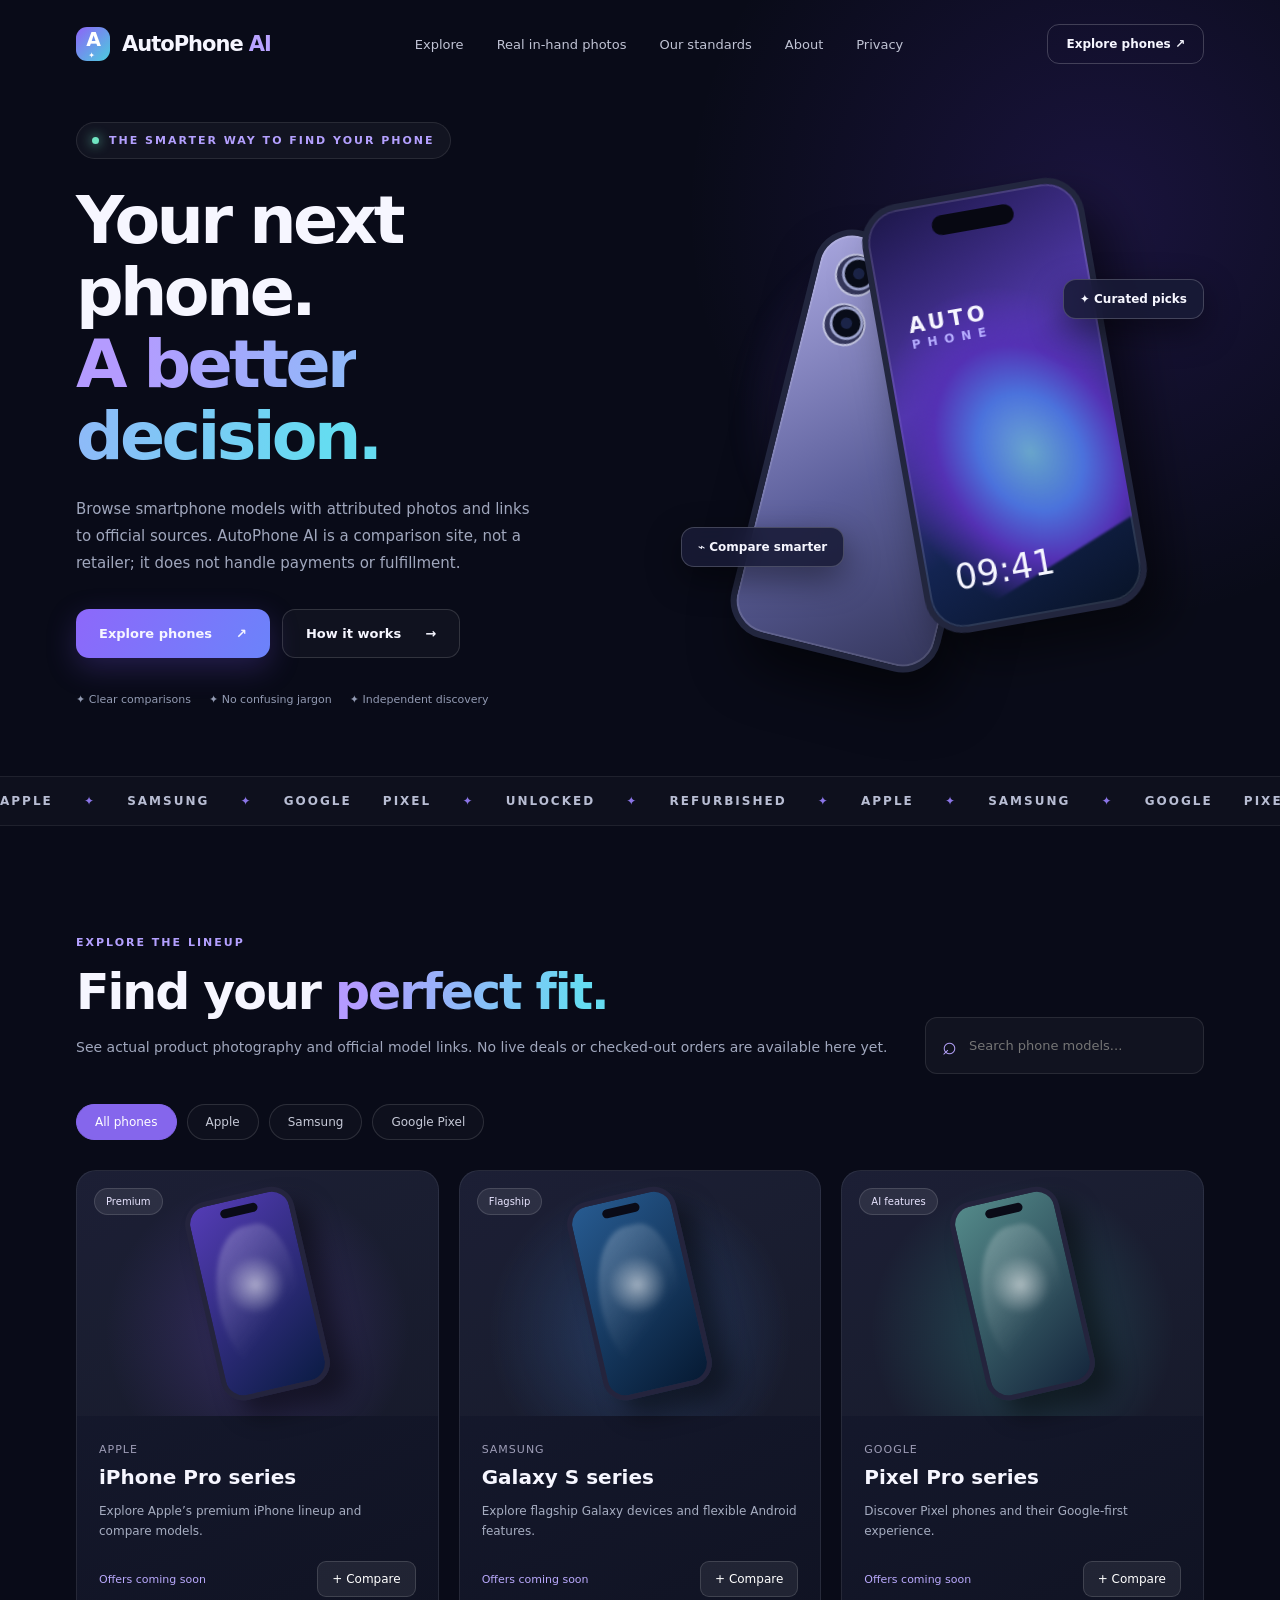
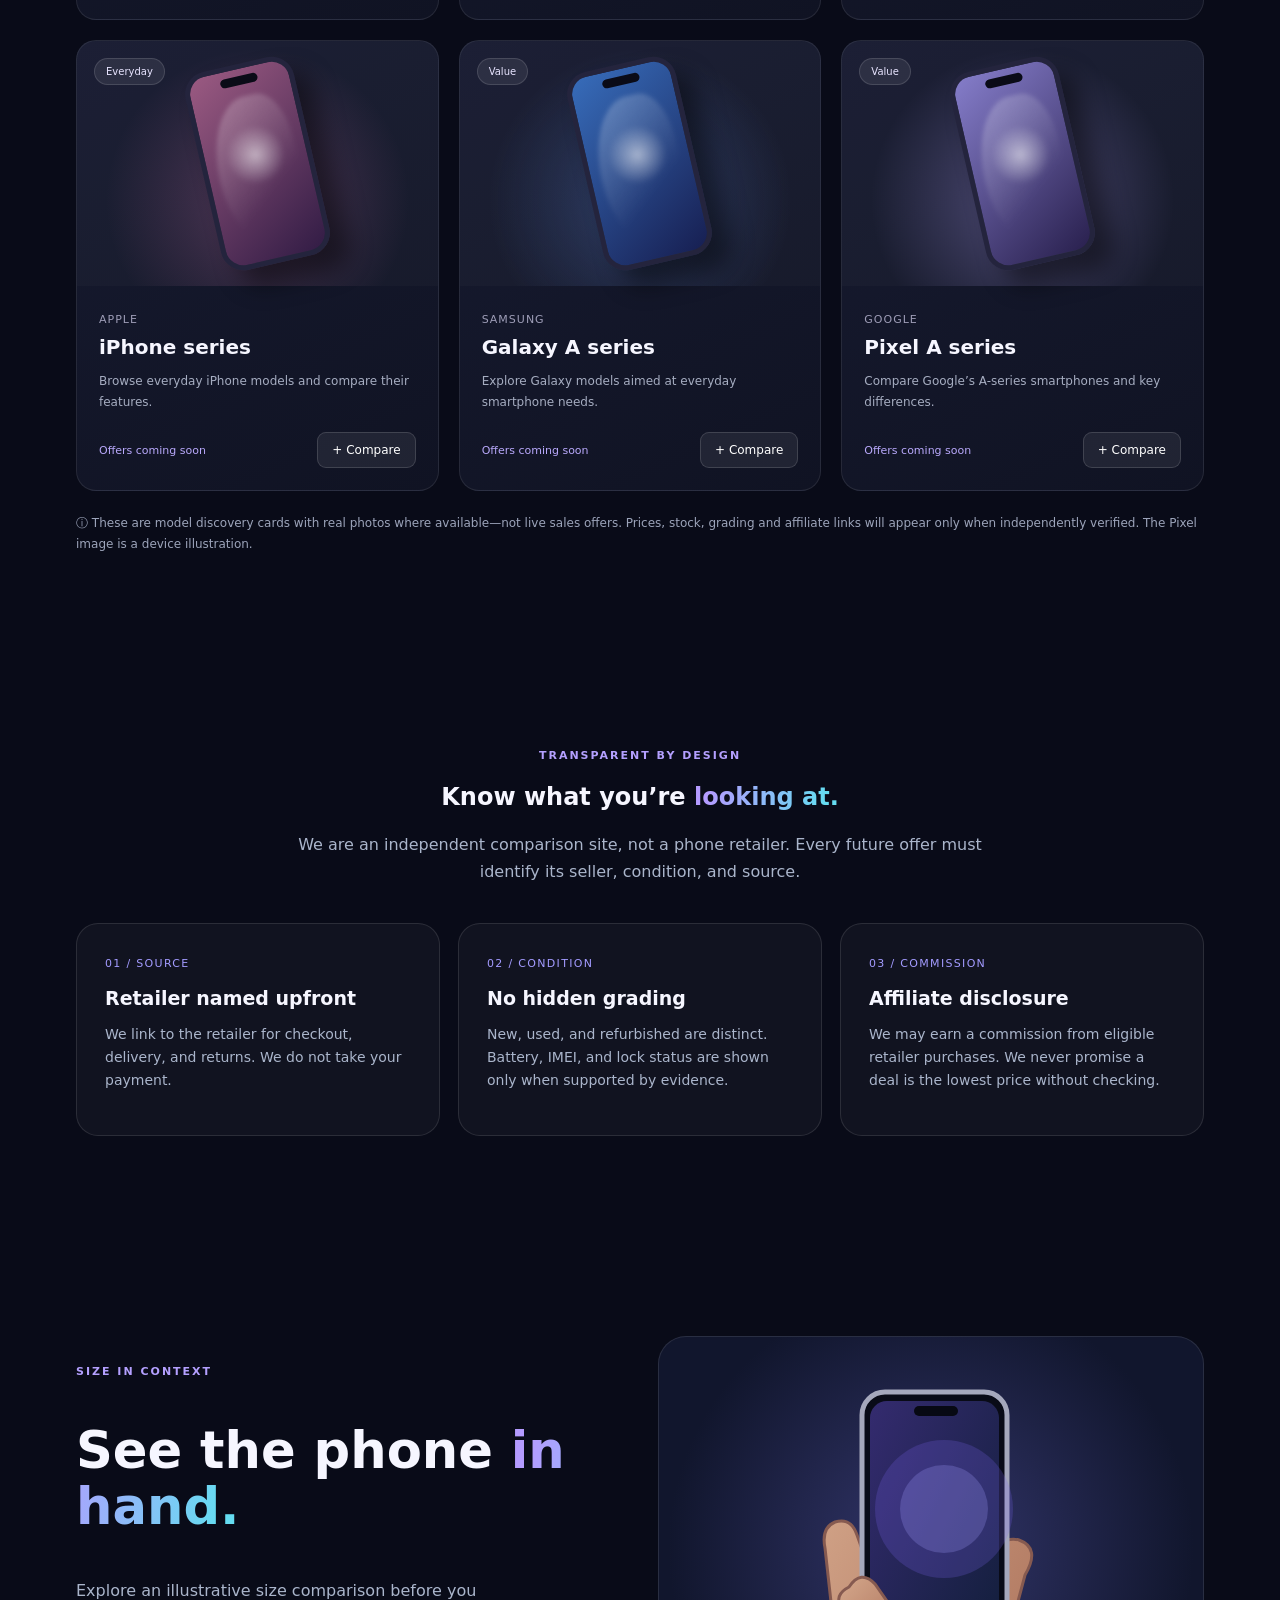
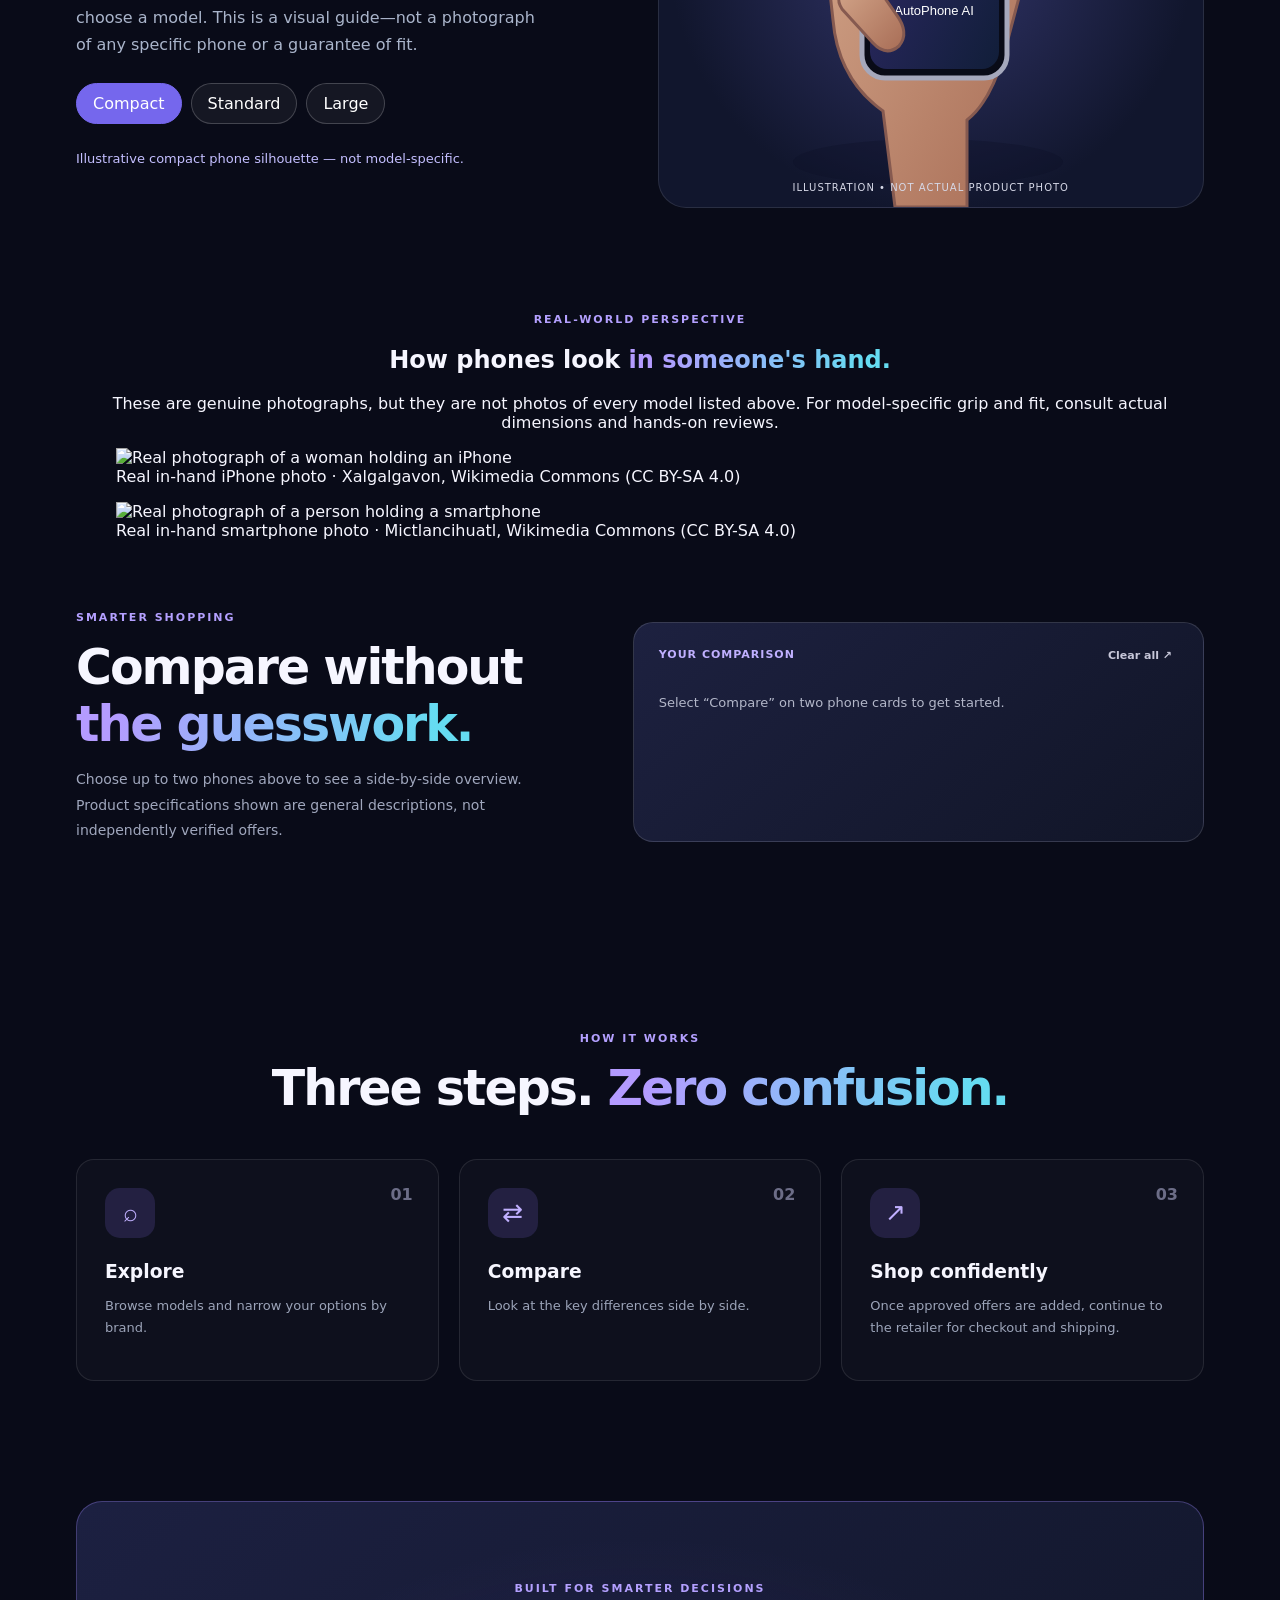
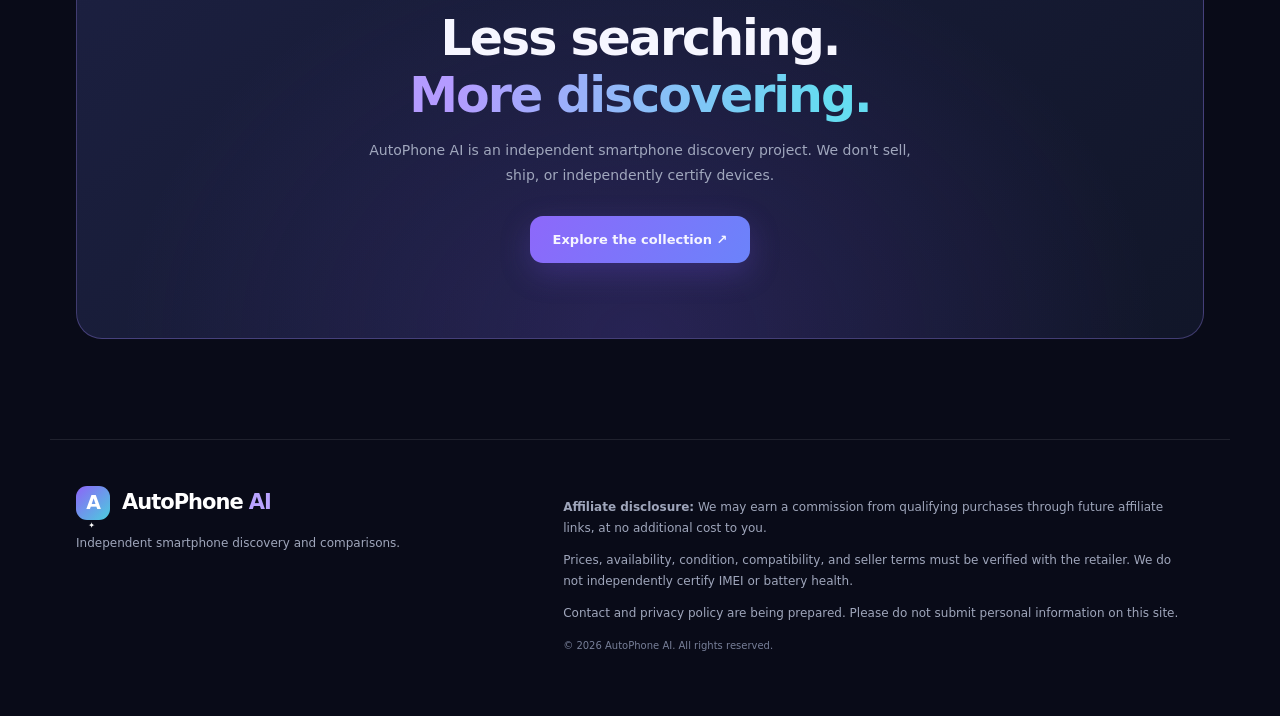
==== commit e045a1b0: "Upgrade AutoPhone with real phone photo references and trusted retailer information" ====
--- a/index.html
+++ b/index.html
@@ -1 +1 @@
-<!doctype html><html lang="en"><head><meta charset="utf-8"><meta name="viewport" content="width=device-width,initial-scale=1"><meta name="theme-color" content="#090b18"><meta name="description" content="AutoPhone AI — discover and compare smartphones with clarity."><title>AutoPhone AI — Find your next phone</title><link rel="stylesheet" href="style.css"></head><body><div class="ambient"></div><header class="nav wrap"><a class="brand" href="#home"><span class="brandmark">A<span>✦</span></span> AutoPhone<span class="accent">AI</span></a><nav><a href="#discover">Explore</a><a href="#in-hand">In-hand view</a><a href="#trust">Our standards</a><a href="#about">About</a></nav><a class="navcta" href="#discover">Explore phones ↗</a></header><main id="home"><section class="hero wrap"><div class="hero-copy"><span class="eyebrow"><span class="pulse"></span> THE SMARTER WAY TO FIND YOUR PHONE</span><h1>Your next phone.<br><span class="gradient-text">A better decision.</span></h1><p>Explore smartphones, compare what matters, and discover offers from independent retailers—all in one beautiful place.</p><div class="hero-actions"><a class="btn primary" href="#discover">Explore phones <span>↗</span></a><a class="btn ghost" href="#how">How it works <span>→</span></a></div><div class="hero-points"><span>✦ Clear comparisons</span><span>✦ No confusing jargon</span><span>✦ Independent discovery</span></div></div><div class="hero-art" aria-label="Decorative smartphone illustrations"><div class="halo"></div><div class="phone phone-back"><div class="cameras"><i></i><i></i><i></i></div></div><div class="phone phone-front"><div class="island"></div><div class="screen-orb"></div><div class="screen-label">AUTO<span>PHONE</span></div><div class="screen-time">09:41</div></div><div class="float-chip chip-one">✦ Curated picks</div><div class="float-chip chip-two">⌁ Compare smarter</div></div></section><section class="ticker" aria-label="Supported comparison categories"><div class="ticker-track">APPLE <b>✦</b> SAMSUNG <b>✦</b> GOOGLE PIXEL <b>✦</b> UNLOCKED <b>✦</b> REFURBISHED <b>✦</b> APPLE <b>✦</b> SAMSUNG <b>✦</b> GOOGLE PIXEL <b>✦</b> UNLOCKED <b>✦</b> REFURBISHED <b>✦</b></div></section><section class="discover wrap" id="discover"><div class="section-top"><div><span class="kicker">EXPLORE THE LINEUP</span><h2>Find your <span class="gradient-text">perfect fit.</span></h2><p>Browse example models while we connect verified retailer offers.</p></div><div class="search"><span>⌕</span><input id="search" aria-label="Search phone models" placeholder="Search phone models..."></div></div><div class="filters" role="group" aria-label="Filter brands"><button class="filter active" data-brand="All">All phones</button><button class="filter" data-brand="Apple">Apple</button><button class="filter" data-brand="Samsung">Samsung</button><button class="filter" data-brand="Google">Google Pixel</button></div><div id="cards" class="cards" aria-live="polite"></div><div class="note">ⓘ These are illustrative model cards, not live offers. No prices, stock status, or affiliate links are published until verified with an approved retailer.</div></section><section class="trust-section wrap" id="trust"><div class="center"><span class="kicker">TRANSPARENT BY DESIGN</span><h2>Know what you’re <span class="gradient-text">looking at.</span></h2><p>We are an independent comparison site, not a phone retailer. Every future offer must identify its seller, condition, and source.</p></div><div class="trust-grid"><article><span>01 / SOURCE</span><h3>Retailer named upfront</h3><p>We link to the retailer for checkout, delivery, and returns. We do not take your payment.</p></article><article><span>02 / CONDITION</span><h3>No hidden grading</h3><p>New, used, and refurbished are distinct. Battery, IMEI, and lock status are shown only when supported by evidence.</p></article><article><span>03 / COMMISSION</span><h3>Affiliate disclosure</h3><p>We may earn a commission from eligible retailer purchases. We never promise a deal is the lowest price without checking.</p></article></div></section><section class="hand-section wrap" id="in-hand"><div class="hand-copy"><span class="kicker">SIZE IN CONTEXT</span><h2>See the phone <span class="gradient-text">in hand.</span></h2><p>Explore an illustrative size comparison before you choose a model. This is a visual guide—not a photograph of any specific phone or a guarantee of fit.</p><div class="size-pills" role="group" aria-label="Illustrative phone size"><button type="button" class="size-pill active" data-size="small">Compact</button><button type="button" class="size-pill" data-size="medium">Standard</button><button type="button" class="size-pill" data-size="large">Large</button></div><p id="sizeCaption" class="size-caption" aria-live="polite">Illustrative compact phone silhouette — not model-specific.</p></div><div class="hand-preview"><svg viewBox="0 0 430 470" role="img" aria-label="Illustration of a hand holding a smartphone, with selectable approximate sizes" xmlns="http://www.w3.org/2000/svg"><defs><linearGradient id="skin" x1="0" y1="0" x2="1" y2="1"><stop stop-color="#d5a88c"/><stop offset="1" stop-color="#a86d56"/></linearGradient><linearGradient id="screen" x1="0" y1="0" x2="1" y2="1"><stop stop-color="#342b6f"/><stop offset="1" stop-color="#111e39"/></linearGradient></defs><ellipse cx="212" cy="425" rx="135" ry="23" fill="#0e1025" opacity=".35"/><path d="M179 470 L167 374 Q122 342 117 283 L109 211 Q105 191 119 185 Q135 180 141 198 L151 226 L158 135 Q159 112 175 112 Q191 112 192 132 L198 200 L204 98 Q207 78 224 82 Q240 85 238 103 L237 203 L249 123 Q254 106 270 111 Q284 117 280 134 L270 223 Q286 198 303 203 Q325 211 309 238 L287 321 Q273 366 251 383 L251 470Z" fill="url(#skin)" stroke="#865a50" stroke-width="3"/><g id="phoneSize" style="transform-origin:218px 205px;transition:transform .5s cubic-bezier(.2,.8,.2,1)"><rect x="146" y="55" width="145" height="286" rx="23" fill="#090b17" stroke="#a5a8bc" stroke-width="5"/><rect x="154" y="64" width="129" height="268" rx="17" fill="url(#screen)"/><circle cx="228" cy="172" r="69" fill="#7c65f2" opacity=".22"/><circle cx="228" cy="172" r="44" fill="#a09afa" opacity=".25"/><rect x="198" y="69" width="44" height="10" rx="5" fill="#070913"/><text x="218" y="278" font-size="13" text-anchor="middle" fill="#fff" font-family="sans-serif">AutoPhone AI</text></g><path d="M133 250 Q145 232 159 247 L180 277 Q194 296 183 309 Q170 320 157 306 L126 272 Q117 258 133 250Z" fill="url(#skin)" stroke="#865a50" stroke-width="3"/></svg><span class="preview-note">ILLUSTRATION • NOT ACTUAL PRODUCT PHOTO</span></div></section><section class="compare wrap" id="compare"><div><span class="kicker">SMARTER SHOPPING</span><h2>Compare without<br><span class="gradient-text">the guesswork.</span></h2><p>Choose up to two phones above to see a side-by-side overview. Product specifications shown are general descriptions, not independently verified offers.</p></div><div class="compare-panel"><div class="compare-head"><span>YOUR COMPARISON</span><button id="clearCompare">Clear all ↗</button></div><div id="comparison" class="compare-content">Select “Compare” on two phone cards to get started.</div></div></section><section class="how wrap" id="how"><div class="center"><span class="kicker">HOW IT WORKS</span><h2>Three steps. <span class="gradient-text">Zero confusion.</span></h2></div><div class="steps"><article><span>01</span><div class="stepicon">⌕</div><h3>Explore</h3><p>Browse models and narrow your options by brand.</p></article><article><span>02</span><div class="stepicon">⇄</div><h3>Compare</h3><p>Look at the key differences side by side.</p></article><article><span>03</span><div class="stepicon">↗</div><h3>Shop confidently</h3><p>Once approved offers are added, continue to the retailer for checkout and shipping.</p></article></div></section><section class="cta wrap" id="about"><div class="cta-inner"><span class="kicker">BUILT FOR SMARTER DECISIONS</span><h2>Less searching.<br><span class="gradient-text">More discovering.</span></h2><p>AutoPhone AI is an independent smartphone discovery project. We don't sell, ship, or independently certify devices.</p><a class="btn primary" href="#discover">Explore the collection ↗</a></div></section></main><footer class="wrap"><div><a class="brand" href="#home"><span class="brandmark">A<span>✦</span></span> AutoPhone<span class="accent">AI</span></a><p>Independent smartphone discovery and comparisons.</p></div><div class="footer-right"><p><strong>Affiliate disclosure:</strong> We may earn a commission from qualifying purchases through future affiliate links, at no additional cost to you.</p><p>Prices, availability, condition, compatibility, and seller terms must be verified with the retailer. We do not independently certify IMEI or battery health.</p><p>Contact and privacy policy are being prepared. Please do not submit personal information on this site.</p><small>© <span id="year"></span> AutoPhone AI. All rights reserved.</small></div></footer><script src="script.js" defer></script></body></html>
+<!doctype html><html lang="en"><head><meta charset="utf-8"><meta name="viewport" content="width=device-width,initial-scale=1"><meta name="theme-color" content="#090b18"><meta name="description" content="AutoPhone AI — discover and compare smartphones with clarity."><title>AutoPhone AI — Find your next phone</title><link rel="stylesheet" href="style.css"></head><body><div class="ambient"></div><header class="nav wrap"><a class="brand" href="#home"><span class="brandmark">A<span>✦</span></span> AutoPhone<span class="accent">AI</span></a><nav><a href="#discover">Explore</a><a href="#real-hand">Real in-hand photos</a><a href="#trust">Our standards</a><a href="#about">About</a><a href="privacy.html">Privacy</a></nav><a class="navcta" href="#discover">Explore phones ↗</a></header><main id="home"><section class="hero wrap"><div class="hero-copy"><span class="eyebrow"><span class="pulse"></span> THE SMARTER WAY TO FIND YOUR PHONE</span><h1>Your next phone.<br><span class="gradient-text">A better decision.</span></h1><p>Browse smartphone models with attributed photos and links to official sources. AutoPhone AI is a comparison site, not a retailer; it does not handle payments or fulfillment.</p><div class="hero-actions"><a class="btn primary" href="#discover">Explore phones <span>↗</span></a><a class="btn ghost" href="#how">How it works <span>→</span></a></div><div class="hero-points"><span>✦ Clear comparisons</span><span>✦ No confusing jargon</span><span>✦ Independent discovery</span></div></div><div class="hero-art" aria-label="Decorative smartphone illustrations"><div class="halo"></div><div class="phone phone-back"><div class="cameras"><i></i><i></i><i></i></div></div><div class="phone phone-front"><div class="island"></div><div class="screen-orb"></div><div class="screen-label">AUTO<span>PHONE</span></div><div class="screen-time">09:41</div></div><div class="float-chip chip-one">✦ Curated picks</div><div class="float-chip chip-two">⌁ Compare smarter</div></div></section><section class="ticker" aria-label="Supported comparison categories"><div class="ticker-track">APPLE <b>✦</b> SAMSUNG <b>✦</b> GOOGLE PIXEL <b>✦</b> UNLOCKED <b>✦</b> REFURBISHED <b>✦</b> APPLE <b>✦</b> SAMSUNG <b>✦</b> GOOGLE PIXEL <b>✦</b> UNLOCKED <b>✦</b> REFURBISHED <b>✦</b></div></section><section class="discover wrap" id="discover"><div class="section-top"><div><span class="kicker">EXPLORE THE LINEUP</span><h2>Find your <span class="gradient-text">perfect fit.</span></h2><p>See actual product photography and official model links. No live deals or checked-out orders are available here yet.</p></div><div class="search"><span>⌕</span><input id="search" aria-label="Search phone models" placeholder="Search phone models..."></div></div><div class="filters" role="group" aria-label="Filter brands"><button class="filter active" data-brand="All">All phones</button><button class="filter" data-brand="Apple">Apple</button><button class="filter" data-brand="Samsung">Samsung</button><button class="filter" data-brand="Google">Google Pixel</button></div><div id="cards" class="cards" aria-live="polite"></div><div class="note">ⓘ These are model discovery cards with real photos where available—not live sales offers. Prices, stock, grading and affiliate links will appear only when independently verified. The Pixel image is a device illustration.</div></section><section class="trust-section wrap" id="trust"><div class="center"><span class="kicker">TRANSPARENT BY DESIGN</span><h2>Know what you’re <span class="gradient-text">looking at.</span></h2><p>We are an independent comparison site, not a phone retailer. Every future offer must identify its seller, condition, and source.</p></div><div class="trust-grid"><article><span>01 / SOURCE</span><h3>Retailer named upfront</h3><p>We link to the retailer for checkout, delivery, and returns. We do not take your payment.</p></article><article><span>02 / CONDITION</span><h3>No hidden grading</h3><p>New, used, and refurbished are distinct. Battery, IMEI, and lock status are shown only when supported by evidence.</p></article><article><span>03 / COMMISSION</span><h3>Affiliate disclosure</h3><p>We may earn a commission from eligible retailer purchases. We never promise a deal is the lowest price without checking.</p></article></div></section><section class="hand-section wrap" id="in-hand"><div class="hand-copy"><span class="kicker">SIZE IN CONTEXT</span><h2>See the phone <span class="gradient-text">in hand.</span></h2><p>Explore an illustrative size comparison before you choose a model. This is a visual guide—not a photograph of any specific phone or a guarantee of fit.</p><div class="size-pills" role="group" aria-label="Illustrative phone size"><button type="button" class="size-pill active" data-size="small">Compact</button><button type="button" class="size-pill" data-size="medium">Standard</button><button type="button" class="size-pill" data-size="large">Large</button></div><p id="sizeCaption" class="size-caption" aria-live="polite">Illustrative compact phone silhouette — not model-specific.</p></div><div class="hand-preview"><svg viewBox="0 0 430 470" role="img" aria-label="Illustration of a hand holding a smartphone, with selectable approximate sizes" xmlns="http://www.w3.org/2000/svg"><defs><linearGradient id="skin" x1="0" y1="0" x2="1" y2="1"><stop stop-color="#d5a88c"/><stop offset="1" stop-color="#a86d56"/></linearGradient><linearGradient id="screen" x1="0" y1="0" x2="1" y2="1"><stop stop-color="#342b6f"/><stop offset="1" stop-color="#111e39"/></linearGradient></defs><ellipse cx="212" cy="425" rx="135" ry="23" fill="#0e1025" opacity=".35"/><path d="M179 470 L167 374 Q122 342 117 283 L109 211 Q105 191 119 185 Q135 180 141 198 L151 226 L158 135 Q159 112 175 112 Q191 112 192 132 L198 200 L204 98 Q207 78 224 82 Q240 85 238 103 L237 203 L249 123 Q254 106 270 111 Q284 117 280 134 L270 223 Q286 198 303 203 Q325 211 309 238 L287 321 Q273 366 251 383 L251 470Z" fill="url(#skin)" stroke="#865a50" stroke-width="3"/><g id="phoneSize" style="transform-origin:218px 205px;transition:transform .5s cubic-bezier(.2,.8,.2,1)"><rect x="146" y="55" width="145" height="286" rx="23" fill="#090b17" stroke="#a5a8bc" stroke-width="5"/><rect x="154" y="64" width="129" height="268" rx="17" fill="url(#screen)"/><circle cx="228" cy="172" r="69" fill="#7c65f2" opacity=".22"/><circle cx="228" cy="172" r="44" fill="#a09afa" opacity=".25"/><rect x="198" y="69" width="44" height="10" rx="5" fill="#070913"/><text x="218" y="278" font-size="13" text-anchor="middle" fill="#fff" font-family="sans-serif">AutoPhone AI</text></g><path d="M133 250 Q145 232 159 247 L180 277 Q194 296 183 309 Q170 320 157 306 L126 272 Q117 258 133 250Z" fill="url(#skin)" stroke="#865a50" stroke-width="3"/></svg><span class="preview-note">ILLUSTRATION • NOT ACTUAL PRODUCT PHOTO</span></div></section><section class="real-hand-section wrap" id="real-hand"><div class="center"><span class="kicker">REAL-WORLD PERSPECTIVE</span><h2>How phones look <span class="gradient-text">in someone's hand.</span></h2><p>These are genuine photographs, but they are not photos of every model listed above. For model-specific grip and fit, consult actual dimensions and hands-on reviews.</p></div><div class="real-hand-grid"><figure><img loading="lazy" src="https://commons.wikimedia.org/wiki/Special:FilePath/Woman_Holding_Up_An_iPhone.jpg?width=960" alt="Real photograph of a woman holding an iPhone"><figcaption>Real in-hand iPhone photo · <a href="https://commons.wikimedia.org/wiki/File:Woman_Holding_Up_An_iPhone.jpg" target="_blank" rel="noopener noreferrer">Xalgalgavon, Wikimedia Commons (CC BY-SA 4.0)</a></figcaption></figure><figure><img loading="lazy" src="https://commons.wikimedia.org/wiki/Special:FilePath/Hand_holding_Smartphone.jpg?width=960" alt="Real photograph of a person holding a smartphone"><figcaption>Real in-hand smartphone photo · <a href="https://commons.wikimedia.org/wiki/File:Hand_holding_Smartphone.jpg" target="_blank" rel="noopener noreferrer">Mictlancihuatl, Wikimedia Commons (CC BY-SA 4.0)</a></figcaption></figure></div></section><section class="compare wrap" id="compare"><div><span class="kicker">SMARTER SHOPPING</span><h2>Compare without<br><span class="gradient-text">the guesswork.</span></h2><p>Choose up to two phones above to see a side-by-side overview. Product specifications shown are general descriptions, not independently verified offers.</p></div><div class="compare-panel"><div class="compare-head"><span>YOUR COMPARISON</span><button id="clearCompare">Clear all ↗</button></div><div id="comparison" class="compare-content">Select “Compare” on two phone cards to get started.</div></div></section><section class="how wrap" id="how"><div class="center"><span class="kicker">HOW IT WORKS</span><h2>Three steps. <span class="gradient-text">Zero confusion.</span></h2></div><div class="steps"><article><span>01</span><div class="stepicon">⌕</div><h3>Explore</h3><p>Browse models and narrow your options by brand.</p></article><article><span>02</span><div class="stepicon">⇄</div><h3>Compare</h3><p>Look at the key differences side by side.</p></article><article><span>03</span><div class="stepicon">↗</div><h3>Shop confidently</h3><p>Once approved offers are added, continue to the retailer for checkout and shipping.</p></article></div></section><section class="cta wrap" id="about"><div class="cta-inner"><span class="kicker">BUILT FOR SMARTER DECISIONS</span><h2>Less searching.<br><span class="gradient-text">More discovering.</span></h2><p>AutoPhone AI is an independent smartphone discovery project. We don't sell, ship, or independently certify devices.</p><a class="btn primary" href="#discover">Explore the collection ↗</a></div></section></main><footer class="wrap"><div><a class="brand" href="#home"><span class="brandmark">A<span>✦</span></span> AutoPhone<span class="accent">AI</span></a><p>Independent smartphone discovery and comparisons.</p></div><div class="footer-right"><p><strong>Affiliate disclosure:</strong> We may earn a commission from qualifying purchases through future affiliate links, at no additional cost to you.</p><p>Prices, availability, condition, compatibility, and seller terms must be verified with the retailer. We do not independently certify IMEI or battery health.</p><p>Contact and privacy policy are being prepared. Please do not submit personal information on this site.</p><small>© <span id="year"></span> AutoPhone AI. All rights reserved.</small></div></footer><script src="script.js" defer></script></body></html>
--- a/style.css
+++ b/style.css
@@ -1 +1,4 @@
 :root{color-scheme:dark;--bg:#090b18;--panel:#121629;--border:#ffffff19;--muted:#a0a7bd;--purple:#9d76ff;--cyan:#61e0ed}*{box-sizing:border-box}html{scroll-behavior:smooth}body{margin:0;background:var(--bg);color:#f6f6ff;font-family:Inter,ui-sans-serif,system-ui,-apple-system,Segoe UI,sans-serif;overflow-x:hidden}a{color:inherit;text-decoration:none}button,input{font:inherit}.wrap{max-width:1180px;padding:0 26px;margin:auto}.ambient{position:absolute;z-index:-1;top:-240px;right:-270px;width:900px;height:900px;background:radial-gradient(circle,#6c3df42b,transparent 65%);pointer-events:none}.nav{height:88px;display:flex;align-items:center;justify-content:space-between;gap:20px}.brand{font-weight:800;font-size:21px;letter-spacing:-1px;display:inline-flex;align-items:center;gap:6px}.brandmark{display:inline-grid;place-items:center;background:linear-gradient(135deg,#8d64f8,#4bcddd);height:34px;width:34px;border-radius:11px;color:white;font-size:19px;margin-right:6px}.brandmark span{font-size:8px;margin-left:-4px}.accent{color:#b9a3ff}.nav nav{display:flex;gap:33px;font-size:13px;color:#c0c3d4}.nav nav a:hover{color:white}.navcta{padding:12px 18px;border:1px solid #ffffff33;border-radius:12px;font-size:12px;font-weight:700}.hero{min-height:595px;display:grid;grid-template-columns:1fr 1fr;align-items:center;gap:15px;padding-top:34px;padding-bottom:70px}.eyebrow,.kicker{font-size:11px;letter-spacing:2px;font-weight:800;color:#b4a0ff}.eyebrow{display:inline-flex;align-items:center;gap:10px;background:#ffffff0a;border:1px solid #ffffff18;border-radius:40px;padding:11px 15px}.pulse{height:7px;width:7px;border-radius:50%;background:#70e5c2;box-shadow:0 0 12px #70e5c2}.hero h1{font-size:clamp(44px,5.2vw,73px);line-height:1.08;letter-spacing:-3.6px;margin:26px 0 23px}.gradient-text{background:linear-gradient(100deg,#b49bff 10%,#65dcf1 90%);color:transparent;background-clip:text}.hero-copy>p{max-width:470px;line-height:1.8;color:var(--muted);font-size:15px}.hero-actions{display:flex;gap:12px;margin-top:32px}.btn{display:inline-flex;align-items:center;gap:24px;padding:16px 23px;border-radius:13px;font-size:13px;font-weight:800;transition:transform .2s,box-shadow .2s}.btn:hover{transform:translateY(-3px)}.primary{background:linear-gradient(120deg,#8d68fa,#6b83fa);box-shadow:0 10px 30px #7855ed40}.ghost{border:1px solid #ffffff24;background:#ffffff08}.hero-points{display:flex;gap:18px;flex-wrap:wrap;margin-top:35px;font-size:11px;color:#929ab2}.hero-art{height:480px;position:relative;display:grid;place-items:center;perspective:1000px}.halo{position:absolute;width:390px;height:390px;border-radius:50%;background:radial-gradient(circle,#7c59e86b,#5138a219 55%,transparent 70%);filter:blur(7px);animation:breathe 5s ease-in-out infinite}.phone{position:absolute;border-radius:39px;border:6px solid #22263e;box-shadow:18px 28px 50px #0008,inset 0 0 0 2px #ffffff20;transform-style:preserve-3d}.phone-front{width:225px;height:435px;left:44%;top:3%;transform:rotate(-10deg);background:linear-gradient(155deg,#1c1749,#5139aa 40%,#132451 70%,#081327);overflow:hidden;animation:floatFront 6s ease-in-out infinite}.phone-back{width:215px;height:420px;left:22%;top:14%;transform:rotate(14deg);background:linear-gradient(140deg,#a9a7df,#5c5f9b 55%,#34365b);animation:floatBack 6s ease-in-out infinite}.cameras{display:grid;grid-template-columns:repeat(2,44px);gap:8px;padding:17px}.cameras i{width:43px;height:43px;border-radius:50%;background:radial-gradient(circle at 55% 45%,#1b2449 0 17%,#080c19 20% 44%,#a2a9d4 48% 53%,#34365b 57%);border:2px solid #c1c3df}.island{position:absolute;width:83px;height:20px;top:13px;left:calc(50% - 41px);background:#070812;border-radius:20px;z-index:2}.screen-orb{position:absolute;inset:65px -50px 50px;background:radial-gradient(ellipse at 50% 65%,#8ae2fcaa 0%,#4b72dc 22%,#5431b4 40%,transparent 62%);filter:blur(1px);transform:rotate(-22deg)}.screen-label{position:absolute;top:105px;left:26px;font-size:21px;letter-spacing:4px;font-weight:900}.screen-label span{display:block;color:#b6adff;font-size:12px;letter-spacing:7px}.screen-time{position:absolute;bottom:30px;left:28px;font-size:35px;font-weight:200}.float-chip{position:absolute;background:#181b36df;border:1px solid #ffffff30;border-radius:13px;padding:12px 16px;box-shadow:0 12px 35px #0007;font-size:12px;font-weight:700;backdrop-filter:blur(12px);animation:breathe 4s infinite}.chip-one{right:0;top:22%}.chip-two{left:6%;bottom:18%;animation-delay:1s}.ticker{overflow:hidden;border-block:1px solid #ffffff12;background:#ffffff05;padding:17px 0}.ticker-track{white-space:nowrap;width:max-content;animation:marquee 28s linear infinite;color:#b8bdd3;font-size:12px;font-weight:900;letter-spacing:2px;word-spacing:25px}.ticker b{color:#8b75e7}.discover{padding-top:105px;padding-bottom:90px}.section-top{display:flex;align-items:end;justify-content:space-between;gap:20px}.section-top h2,.compare h2,.how h2,.cta h2{font-size:clamp(32px,4vw,49px);letter-spacing:-2px;margin:14px 0}.section-top p,.compare p,.cta p{color:var(--muted);font-size:14px;line-height:1.8}.search{display:flex;align-items:center;gap:10px;padding:13px 16px;border:1px solid var(--border);border-radius:12px;background:#ffffff09}.search span{font-size:25px;color:#b5a2fa}.search input{background:transparent;color:white;border:0;outline:0;min-width:220px;font-size:13px}.filters{display:flex;flex-wrap:wrap;gap:10px;margin:30px 0}.filter{border:1px solid #ffffff20;color:#c6c9d7;background:#ffffff06;border-radius:30px;padding:10px 18px;cursor:pointer;font-size:12px}.filter.active,.filter:hover{background:#8566ec;color:white;border-color:#8566ec}.cards{display:grid;grid-template-columns:repeat(3,1fr);gap:20px}.product{border:1px solid #ffffff17;border-radius:20px;background:linear-gradient(155deg,#171b31,#101323);overflow:hidden;transition:transform .25s,border-color .25s}.product:hover{transform:translateY(-7px);border-color:#9b80fa77}.product-visual{height:245px;position:relative;display:grid;place-items:center;background:radial-gradient(circle at 50% 65%,var(--glow),transparent 63%),#ffffff05}.tag{position:absolute;top:17px;left:17px;font-size:10px;padding:7px 11px;background:#ffffff14;border:1px solid #ffffff20;border-radius:20px;color:#e8e4ff}.mini-phone{width:111px;height:203px;border-radius:23px;border:5px solid #24243d;background:linear-gradient(145deg,var(--p1),var(--p2));box-shadow:15px 19px 25px #0007;transform:rotate(-13deg);position:relative;transition:transform .35s}.product:hover .mini-phone{transform:rotate(-6deg) translateY(-8px)}.mini-phone:before{content:"";position:absolute;left:32px;top:7px;width:38px;height:9px;background:#0a0b17;border-radius:15px}.mini-phone:after{content:"";position:absolute;inset:28px 10px 16px;border-radius:60% 40% 45% 55%;background:radial-gradient(circle at 50% 40%,#ffffff88,transparent 30%),linear-gradient(140deg,#ffffff44,transparent 65%);filter:blur(2px)}.product-body{padding:22px}.product-body .brandline{color:#9e9db7;font-size:11px;letter-spacing:1px;text-transform:uppercase}.product h3{font-size:20px;margin:8px 0}.product p{color:#a6adc1;font-size:12px;line-height:1.7;min-height:40px}.product-foot{display:flex;align-items:center;justify-content:space-between;gap:12px;margin-top:20px}.status{color:#b9a9fc;font-size:11px}.compare-btn{cursor:pointer;color:white;background:#ffffff12;border:1px solid #ffffff24;border-radius:9px;padding:10px 14px;font-size:12px}.compare-btn.selected{background:#7960e0}.note{margin-top:22px;color:#9ca4ba;font-size:12px;line-height:1.7}.compare{padding:50px 26px 105px;display:grid;grid-template-columns:1fr 1.15fr;gap:60px;align-items:center}.compare-panel{border:1px solid #ffffff22;border-radius:20px;background:linear-gradient(140deg,#1d2140,#111527);min-height:220px;padding:25px}.compare-head{display:flex;justify-content:space-between;gap:10px;font-size:11px;color:#c0b0ff;font-weight:800;letter-spacing:1px}.compare-head button{background:none;border:0;color:#c7c7d9;cursor:pointer}.compare-content{margin-top:28px;color:#b3b7c9;font-size:13px;line-height:1.8}.compare-grid{display:grid;grid-template-columns:1fr 1fr;gap:12px}.compare-item{border:1px solid #ffffff19;background:#ffffff09;border-radius:13px;padding:16px}.compare-item strong{display:block;color:white;font-size:16px}.compare-item span{display:block;margin-top:9px}.how{padding:65px 26px 120px}.center{text-align:center}.steps{display:grid;grid-template-columns:repeat(3,1fr);gap:20px;margin-top:42px}.steps article{padding:28px;border:1px solid var(--border);border-radius:18px;background:#ffffff06;position:relative}.steps article>span{position:absolute;right:25px;top:25px;color:#6c6d87;font-weight:800}.stepicon{display:grid;place-items:center;width:50px;height:50px;border-radius:15px;background:#9275ff29;color:#c1b0ff;font-size:25px}.steps h3{margin:23px 0 10px}.steps p{color:#9ca4b9;font-size:13px;line-height:1.7}.cta{padding-bottom:100px}.cta-inner{border:1px solid #9c83f555;border-radius:26px;text-align:center;padding:75px 24px;background:radial-gradient(ellipse at 50% 100%,#6644c83b,transparent 65%),linear-gradient(140deg,#1c2041,#111629)}.cta-inner p{max-width:560px;margin:10px auto 28px}.cta-inner .btn{margin:auto}footer{border-top:1px solid #ffffff18;padding-top:45px!important;padding-bottom:60px!important;display:grid;grid-template-columns:1fr 1.5fr;gap:60px;color:#9fa6bb;font-size:12px;line-height:1.7}footer .brand{color:white}footer .footer-right{max-width:630px}footer small{color:#777f98}button:focus-visible,a:focus-visible,input:focus-visible{outline:2px solid #77dcea;outline-offset:3px}@keyframes floatFront{0%,100%{transform:rotate(-10deg) translateY(0)}50%{transform:rotate(-8deg) translateY(-15px)}}@keyframes floatBack{0%,100%{transform:rotate(14deg) translateY(0)}50%{transform:rotate(17deg) translateY(10px)}}@keyframes breathe{0%,100%{opacity:.8;transform:scale(1)}50%{opacity:1;transform:scale(1.07)}}@keyframes marquee{to{transform:translateX(-50%)}}@media(max-width:850px){.nav nav{display:none}.hero{grid-template-columns:1fr;padding-top:55px}.hero-art{height:440px;max-width:480px;width:100%;margin:auto}.cards{grid-template-columns:repeat(2,1fr)}.compare{grid-template-columns:1fr;gap:25px}.steps{grid-template-columns:1fr}.section-top{align-items:start;flex-direction:column}}@media(max-width:560px){.wrap{padding-left:18px;padding-right:18px}.nav{height:72px}.brand{font-size:18px}.navcta{font-size:10px;padding:10px}.hero h1{letter-spacing:-2px}.hero-art{height:355px;transform:scale(.8);transform-origin:top center;margin-bottom:-65px}.hero-points{gap:10px}.cards{grid-template-columns:1fr}.search{width:100%}.search input{min-width:0;width:100%}.compare-grid{grid-template-columns:1fr}footer{grid-template-columns:1fr;gap:15px}.hero-actions{flex-wrap:wrap}}@media(prefers-reduced-motion:reduce){*,*:before,*:after{animation:none!important;scroll-behavior:auto!important;transition:none!important}}
+
+/* V3: transparent trust standards and illustrative size preview */
+.trust-section,.hand-section{padding-top:100px;padding-bottom:100px}.trust-section .center{max-width:720px;margin:0 auto 38px;text-align:center}.trust-section .center p{color:#aab5cb;line-height:1.7}.trust-grid{display:grid;grid-template-columns:repeat(3,minmax(0,1fr));gap:18px}.trust-grid article{background:rgba(255,255,255,.035);border:1px solid rgba(255,255,255,.11);border-radius:22px;padding:28px}.trust-grid article>span{font-size:11px;color:#a39bff;letter-spacing:.12em}.trust-grid h3{margin:16px 0 10px;font-size:19px}.trust-grid p{color:#aab5cb;line-height:1.65;font-size:14px}.hand-section{display:grid;grid-template-columns:1fr 1fr;align-items:center;gap:35px}.hand-copy h2{font-size:clamp(34px,4vw,58px);line-height:1.1}.hand-copy>p{max-width:460px;color:#aab5cb;line-height:1.7}.size-pills{display:flex;gap:9px;flex-wrap:wrap;margin:24px 0}.size-pill{border:1px solid rgba(255,255,255,.2);background:rgba(255,255,255,.05);color:white;border-radius:999px;padding:10px 16px;cursor:pointer}.size-pill.active{background:#7567ed;border-color:#7567ed}.hand-preview{position:relative;display:flex;justify-content:center;align-items:center;background:radial-gradient(circle at 50% 45%,#33366c,#11162d 70%);border:1px solid rgba(255,255,255,.1);border-radius:28px;min-height:460px;overflow:hidden}.hand-preview svg{width:min(100%,430px);max-height:470px}.preview-note{position:absolute;bottom:14px;left:12px;right:12px;text-align:center;font-size:10px;letter-spacing:.1em;color:#d6d8e7}.size-caption{font-size:13px!important;color:#c4bfff!important}@media(max-width:760px){.trust-grid,.hand-section{grid-template-columns:1fr}.trust-section,.hand-section{padding-top:55px;padding-bottom:55px}.hand-preview{min-height:370px}}@media(prefers-reduced-motion:reduce){#phoneSize{transition:none!important}}
